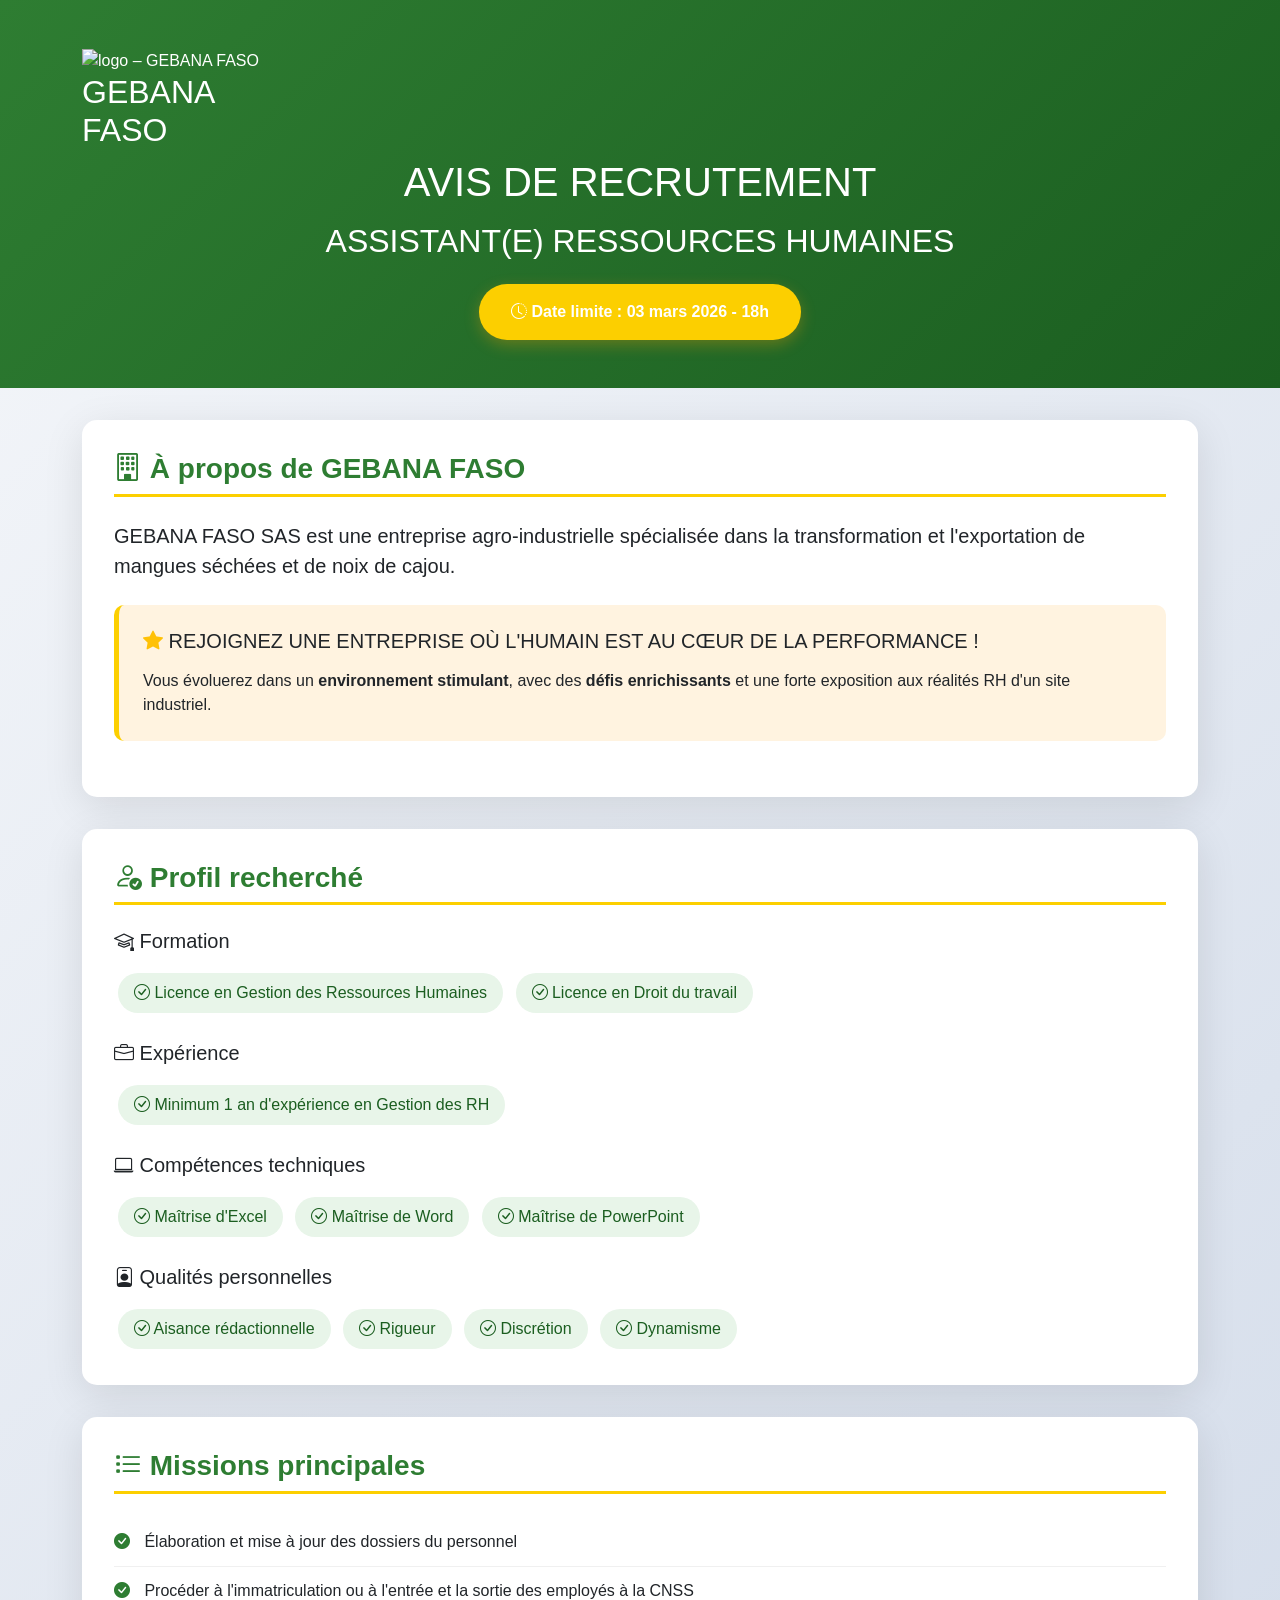
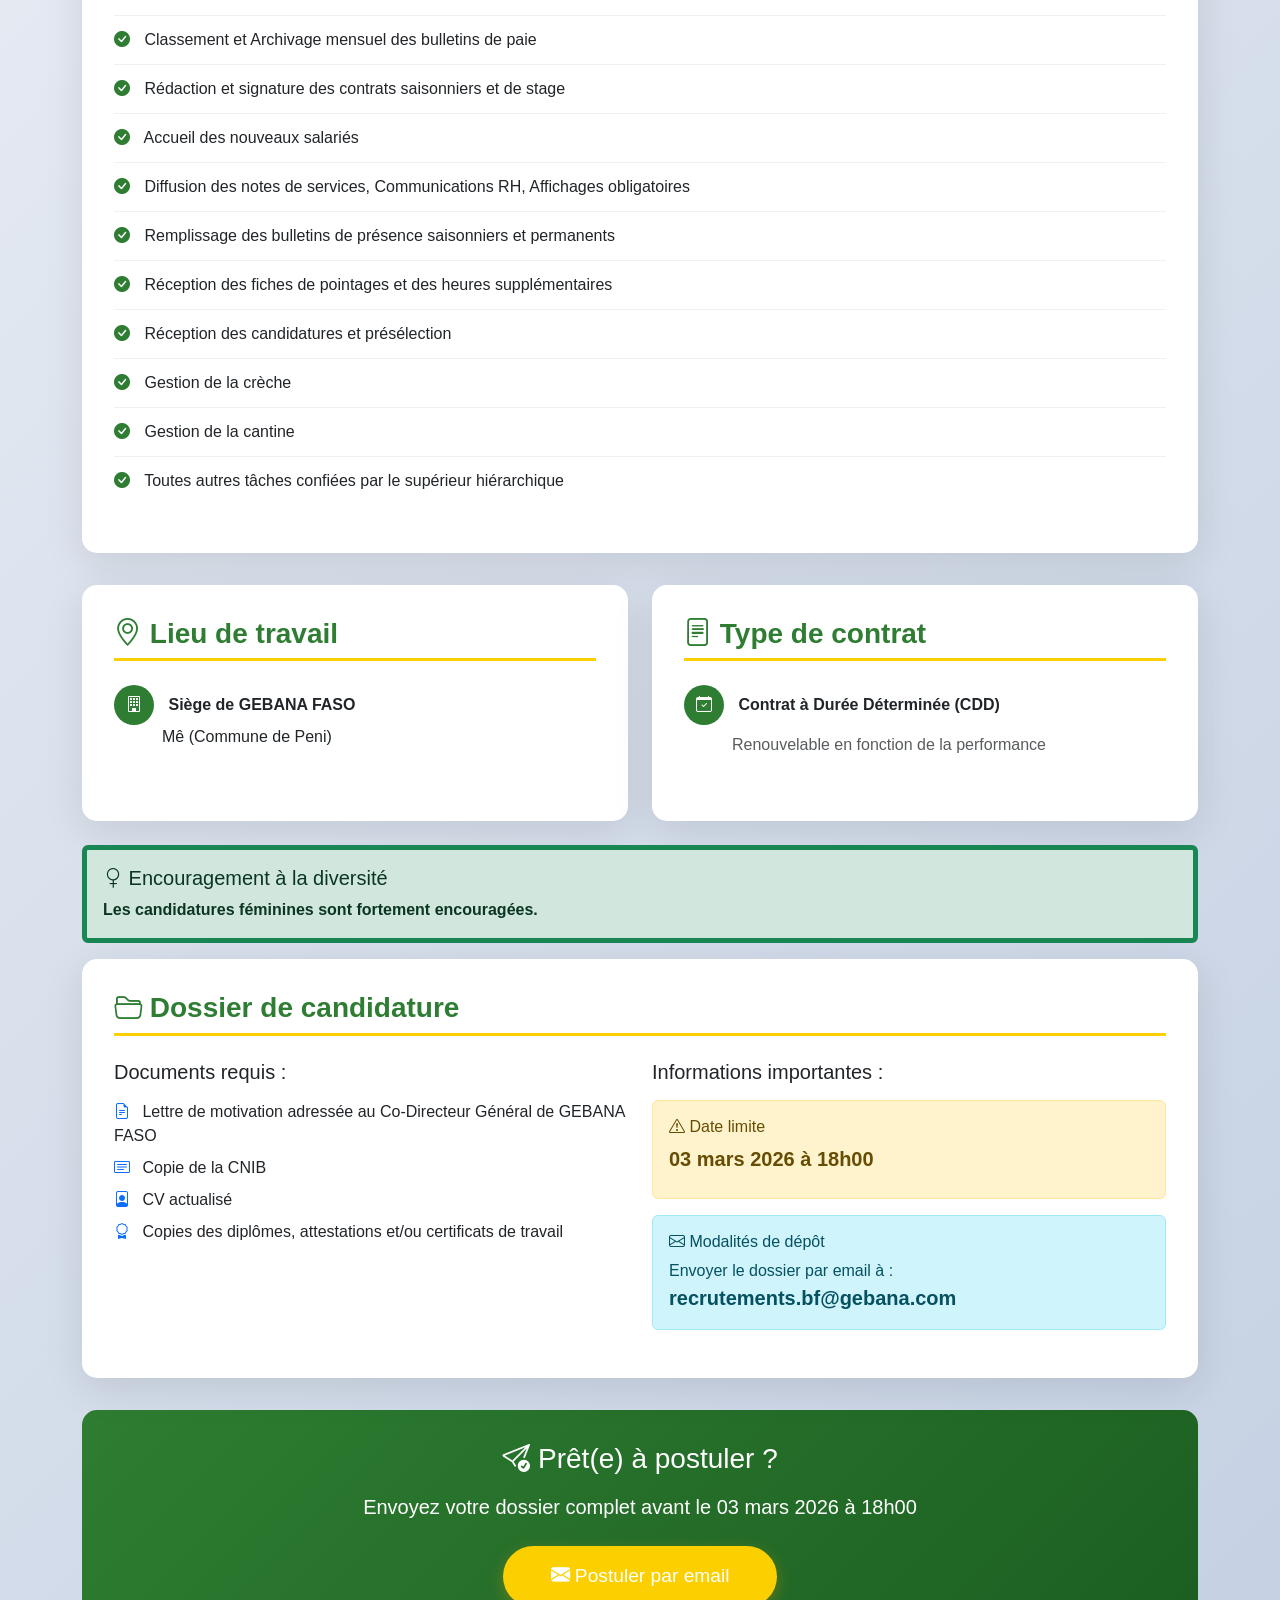
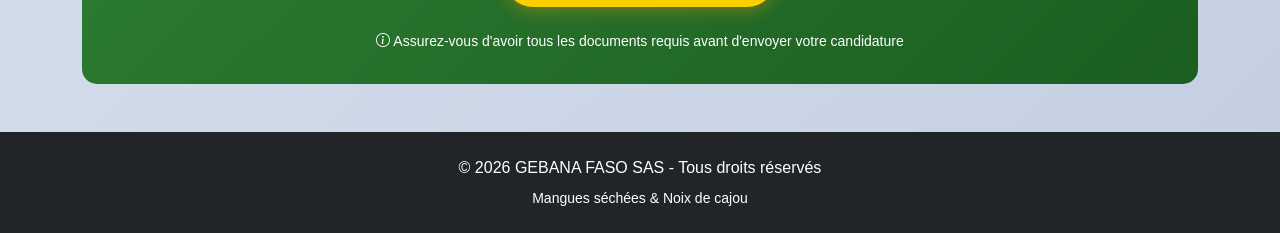
==== recrutement/index.html @ 608b2fe7 "Update index.html" ====
<!DOCTYPE html>
<html lang="fr">
<head>
    <meta charset="UTF-8">
    <meta name="viewport" content="width=device-width, initial-scale=1.0">
    <meta name="description" content="GEBANA FASO recrute un(e) Assistant(e) Ressources Humaines - Candidatures jusqu'au 03 mars 2026">
    <meta name="keywords" content="recrutement, assistant RH, GEBANA FASO, emploi Burkina Faso, job RH">
    <title>Recrutement Assistant(e) RH - GEBANA FASO</title>
    
    <!-- Bootstrap CSS -->
    <link href="https://cdn.jsdelivr.net/npm/bootstrap@5.3.2/dist/css/bootstrap.min.css" rel="stylesheet">
    <!-- Bootstrap Icons -->
    <link rel="stylesheet" href="https://cdn.jsdelivr.net/npm/bootstrap-icons@1.11.1/font/bootstrap-icons.css">
    <!-- favicon -->
    <link rel="icon" type="image/png" sizes="32x32" href="assets/img/Logo_gebana2.png">
    <link rel="icon" type="image/png" sizes="16x16" href="assets/img/Logo_gebana2.png">

    
    <style>
        :root {
            --primary-color: #2E7D32;
            --secondary-color: #FCCF00;
            --dark-color: #1B5E20;
        }
        
        body {
            font-family: 'Segoe UI', Tahoma, Geneva, Verdana, sans-serif;
            background: linear-gradient(135deg, #f5f7fa 0%, #c3cfe2 100%);
            min-height: 100vh;
        }
        
        .header-banner {
            background: linear-gradient(135deg, var(--primary-color) 0%, var(--dark-color) 100%);
            color: white;
            padding: 3rem 0;
            margin-bottom: 2rem;
        }
        
        .company-logo {
            width: 150px;
            height: 150px;
            background: white;
            border-radius: 50%;
            display: flex;
            align-items: center;
            justify-content: center;
            margin: 0 auto 1.5rem;
            box-shadow: 0 10px 30px rgba(0,0,0,0.2);
        }
        
        .company-logo h2 {
            color: var(--primary-color);
            margin: 0;
            font-weight: bold;
        }
        
        .deadline-badge {
            background: var(--secondary-color);
            color: white;
            padding: 1rem 2rem;
            border-radius: 50px;
            display: inline-block;
            font-weight: bold;
            box-shadow: 0 5px 15px rgba(255,160,0,0.3);
            animation: pulse 2s infinite;
        }
        
        @keyframes pulse {
            0%, 100% { transform: scale(1); }
            50% { transform: scale(1.05); }
        }
        
        .content-card {
            background: white;
            border-radius: 15px;
            box-shadow: 0 10px 40px rgba(0,0,0,0.1);
            padding: 2rem;
            margin-bottom: 2rem;
        }
        
        .section-title {
            color: var(--primary-color);
            font-weight: bold;
            margin-bottom: 1.5rem;
            padding-bottom: 0.5rem;
            border-bottom: 3px solid var(--secondary-color);
        }
        
        .mission-list li {
            padding: 0.75rem 0;
            border-bottom: 1px solid #f0f0f0;
        }
        
        .mission-list li:last-child {
            border-bottom: none;
        }
        
        .mission-list li i {
            color: var(--primary-color);
            margin-right: 10px;
        }
        
        .requirement-badge {
            background: #E8F5E9;
            color: var(--dark-color);
            padding: 0.5rem 1rem;
            border-radius: 25px;
            display: inline-block;
            margin: 0.25rem;
            font-weight: 500;
        }
        
        .apply-section {
            background: linear-gradient(135deg, var(--primary-color) 0%, var(--dark-color) 100%);
            color: white;
            border-radius: 15px;
            padding: 2rem;
            margin-top: 2rem;
        }
        
        .apply-btn {
            background: var(--secondary-color);
            color: white;
            border: none;
            padding: 1rem 3rem;
            font-size: 1.2rem;
            border-radius: 50px;
            transition: all 0.3s ease;
            box-shadow: 0 5px 15px rgba(255,160,0,0.3);
        }
        
        .apply-btn:hover {
            background: #FF8F00;
            transform: translateY(-3px);
            box-shadow: 0 8px 25px rgba(255,160,0,0.4);
        }
        
        .highlight-box {
            background: #FFF3E0;
            border-left: 5px solid var(--secondary-color);
            padding: 1.5rem;
            border-radius: 10px;
            margin: 1.5rem 0;
        }
        
        .info-icon {
            background: var(--primary-color);
            color: white;
            width: 40px;
            height: 40px;
            border-radius: 50%;
            display: inline-flex;
            align-items: center;
            justify-content: center;
            margin-right: 10px;
        }
    </style>
</head>
<body>
    <!-- Header -->
    <div class="header-banner">
        <div class="container">
            <div>
                <img src="assets/img/Logo_gebana2.png" class="profile-photo" alt="logo – GEBANA FASO">
                <h2>GEBANA<br>FASO</h2>
            </div>
            <h1 class="text-center mb-3">AVIS DE RECRUTEMENT</h1>
            <h2 class="text-center mb-4">ASSISTANT(E) RESSOURCES HUMAINES</h2>
            <div class="text-center">
                <span class="deadline-badge">
                    <i class="bi bi-clock-history"></i> Date limite : 03 mars 2026 - 18h
                </span>
            </div>
        </div>
    </div>

    <!-- Main Content -->
    <div class="container mb-5">
        <!-- À propos de l'entreprise -->
        <div class="content-card">
            <h3 class="section-title">
                <i class="bi bi-building"></i> À propos de GEBANA FASO
            </h3>
            <p class="lead">
                <strong>GEBANA FASO SAS</strong> est une entreprise agro-industrielle spécialisée dans la 
                <strong>transformation et l'exportation de mangues séchées et de noix de cajou</strong>.
            </p>
            <div class="highlight-box">
                <h5 class="text-dark mb-3">
                    <i class="bi bi-star-fill text-warning"></i>
                    REJOIGNEZ UNE ENTREPRISE OÙ L'HUMAIN EST AU CŒUR DE LA PERFORMANCE !
                </h5>
                <p class="mb-0">
                    Vous évoluerez dans un <strong>environnement stimulant</strong>, avec des 
                    <strong>défis enrichissants</strong> et une forte exposition aux réalités RH 
                    d'un site industriel.
                </p>
            </div>
        </div>

        <!-- Profil recherché -->
        <div class="content-card">
            <h3 class="section-title">
                <i class="bi bi-person-check"></i> Profil recherché
            </h3>
            
            <h5 class="mb-3"><i class="bi bi-mortarboard"></i> Formation</h5>
            <div class="mb-4">
                <span class="requirement-badge">
                    <i class="bi bi-check-circle"></i> Licence en Gestion des Ressources Humaines
                </span>
                <span class="requirement-badge">
                    <i class="bi bi-check-circle"></i> Licence en Droit du travail
                </span>
            </div>

            <h5 class="mb-3"><i class="bi bi-briefcase"></i> Expérience</h5>
            <div class="mb-4">
                <span class="requirement-badge">
                    <i class="bi bi-check-circle"></i> Minimum 1 an d'expérience en Gestion des RH
                </span>
            </div>

            <h5 class="mb-3"><i class="bi bi-laptop"></i> Compétences techniques</h5>
            <div class="mb-4">
                <span class="requirement-badge">
                    <i class="bi bi-check-circle"></i> Maîtrise d'Excel
                </span>
                <span class="requirement-badge">
                    <i class="bi bi-check-circle"></i> Maîtrise de Word
                </span>
                <span class="requirement-badge">
                    <i class="bi bi-check-circle"></i> Maîtrise de PowerPoint
                </span>
            </div>

            <h5 class="mb-3"><i class="bi bi-person-badge"></i> Qualités personnelles</h5>
            <div>
                <span class="requirement-badge">
                    <i class="bi bi-check-circle"></i> Aisance rédactionnelle
                </span>
                <span class="requirement-badge">
                    <i class="bi bi-check-circle"></i> Rigueur
                </span>
                <span class="requirement-badge">
                    <i class="bi bi-check-circle"></i> Discrétion
                </span>
                <span class="requirement-badge">
                    <i class="bi bi-check-circle"></i> Dynamisme
                </span>
            </div>
        </div>

        <!-- Missions principales -->
        <div class="content-card">
            <h3 class="section-title">
                <i class="bi bi-list-task"></i> Missions principales
            </h3>
            <ul class="mission-list list-unstyled">
                <li>
                    <i class="bi bi-check-circle-fill"></i>
                    Élaboration et mise à jour des dossiers du personnel
                </li>
                <li>
                    <i class="bi bi-check-circle-fill"></i>
                    Procéder à l'immatriculation ou à l'entrée et la sortie des employés à la CNSS
                </li>
                <li>
                    <i class="bi bi-check-circle-fill"></i>
                    Classement et Archivage mensuel des bulletins de paie
                </li>
                <li>
                    <i class="bi bi-check-circle-fill"></i>
                    Rédaction et signature des contrats saisonniers et de stage
                </li>
                <li>
                    <i class="bi bi-check-circle-fill"></i>
                    Accueil des nouveaux salariés
                </li>
                <li>
                    <i class="bi bi-check-circle-fill"></i>
                    Diffusion des notes de services, Communications RH, Affichages obligatoires
                </li>
                <li>
                    <i class="bi bi-check-circle-fill"></i>
                    Remplissage des bulletins de présence saisonniers et permanents
                </li>
                <li>
                    <i class="bi bi-check-circle-fill"></i>
                    Réception des fiches de pointages et des heures supplémentaires
                </li>
                <li>
                    <i class="bi bi-check-circle-fill"></i>
                    Réception des candidatures et présélection
                </li>
                <li>
                    <i class="bi bi-check-circle-fill"></i>
                    Gestion de la crèche
                </li>
                <li>
                    <i class="bi bi-check-circle-fill"></i>
                    Gestion de la cantine
                </li>
                <li>
                    <i class="bi bi-check-circle-fill"></i>
                    Toutes autres tâches confiées par le supérieur hiérarchique
                </li>
            </ul>
        </div>

        <!-- Conditions -->
        <div class="row g-4 mb-4">
            <div class="col-md-6">
                <div class="content-card h-100">
                    <h3 class="section-title">
                        <i class="bi bi-geo-alt"></i> Lieu de travail
                    </h3>
                    <p class="mb-0">
                        <span class="info-icon">
                            <i class="bi bi-building"></i>
                        </span>
                        <strong>Siège de GEBANA FASO</strong>
                    </p>
                    <p class="ms-5 mb-0">
                        Mê (Commune de Peni)
                    </p>
                </div>
            </div>
            <div class="col-md-6">
                <div class="content-card h-100">
                    <h3 class="section-title">
                        <i class="bi bi-file-text"></i> Type de contrat
                    </h3>
                    <p class="mb-2">
                        <span class="info-icon">
                            <i class="bi bi-calendar-check"></i>
                        </span>
                        <strong>Contrat à Durée Déterminée (CDD)</strong>
                    </p>
                    <p class="ms-5 mb-0 text-muted">
                        Renouvelable en fonction de la performance
                    </p>
                </div>
            </div>
        </div>

        <!-- Encouragement -->
        <div class="alert alert-success border-start border-5 border-success">
            <h5 class="alert-heading">
                <i class="bi bi-gender-female"></i> Encouragement à la diversité
            </h5>
            <p class="mb-0">
                <strong>Les candidatures féminines sont fortement encouragées.</strong>
            </p>
        </div>

        <!-- Dossier de candidature -->
        <div class="content-card">
            <h3 class="section-title">
                <i class="bi bi-folder2-open"></i> Dossier de candidature
            </h3>
            <div class="row">
                <div class="col-md-6">
                    <h5 class="mb-3">Documents requis :</h5>
                    <ul class="list-unstyled">
                        <li class="mb-2">
                            <i class="bi bi-file-earmark-text text-primary me-2"></i>
                            Lettre de motivation adressée au Co-Directeur Général de GEBANA FASO
                        </li>
                        <li class="mb-2">
                            <i class="bi bi-card-text text-primary me-2"></i>
                            Copie de la CNIB
                        </li>
                        <li class="mb-2">
                            <i class="bi bi-file-person text-primary me-2"></i>
                            CV actualisé
                        </li>
                        <li class="mb-2">
                            <i class="bi bi-award text-primary me-2"></i>
                            Copies des diplômes, attestations et/ou certificats de travail
                        </li>
                    </ul>
                </div>
                <div class="col-md-6">
                    <h5 class="mb-3">Informations importantes :</h5>
                    <div class="alert alert-warning">
                        <h6 class="alert-heading">
                            <i class="bi bi-exclamation-triangle"></i> Date limite
                        </h6>
                        <p class="mb-2 fs-5 fw-bold">03 mars 2026 à 18h00</p>
                    </div>
                    <div class="alert alert-info">
                        <h6 class="alert-heading">
                            <i class="bi bi-envelope"></i> Modalités de dépôt
                        </h6>
                        <p class="mb-0">
                            Envoyer le dossier par email à :<br>
                            <strong class="fs-5">recrutements.bf@gebana.com</strong>
                        </p>
                    </div>
                </div>
            </div>
        </div>

        <!-- Section Postuler -->
        <div class="apply-section text-center">
            <h3 class="mb-3">
                <i class="bi bi-send-check"></i> Prêt(e) à postuler ?
            </h3>
            <p class="lead mb-4">
                Envoyez votre dossier complet avant le <strong>03 mars 2026 à 18h00</strong>
            </p>
            <a href="mailto:recrutements.bf@gebana.com?subject=Candidature Assistant(e) RH&body=Bonjour,%0D%0A%0D%0AVeuillez trouver ci-joint mon dossier de candidature pour le poste d'Assistant(e) Ressources Humaines.%0D%0A%0D%0ACordialement," 
               class="btn apply-btn btn-lg">
                <i class="bi bi-envelope-fill"></i> Postuler par email
            </a>
            <p class="mt-4 mb-0 small">
                <i class="bi bi-info-circle"></i> 
                Assurez-vous d'avoir tous les documents requis avant d'envoyer votre candidature
            </p>
        </div>
    </div>

    <!-- Footer -->
    <footer class="bg-dark text-white text-center py-4">
        <div class="container">
            <p class="mb-0">
                &copy; 2026 GEBANA FASO SAS - Tous droits réservés
            </p>
            <p class="small mb-0 mt-2">
                Mangues séchées & Noix de cajou
            </p>
        </div>
    </footer>

    <!-- Bootstrap JS -->
    <script src="https://cdn.jsdelivr.net/npm/bootstrap@5.3.2/dist/js/bootstrap.bundle.min.js"></script>
    
    <script>
        // Animation au scroll
        document.addEventListener('DOMContentLoaded', function() {
            const cards = document.querySelectorAll('.content-card');
            
            const observer = new IntersectionObserver((entries) => {
                entries.forEach(entry => {
                    if (entry.isIntersecting) {
                        entry.target.style.opacity = '0';
                        entry.target.style.transform = 'translateY(20px)';
                        entry.target.style.transition = 'opacity 0.6s ease, transform 0.6s ease';
                        
                        setTimeout(() => {
                            entry.target.style.opacity = '1';
                            entry.target.style.transform = 'translateY(0)';
                        }, 100);
                        
                        observer.unobserve(entry.target);
                    }
                });
            });
            
            cards.forEach(card => observer.observe(card));
        });
    </script>
</body>
</html>
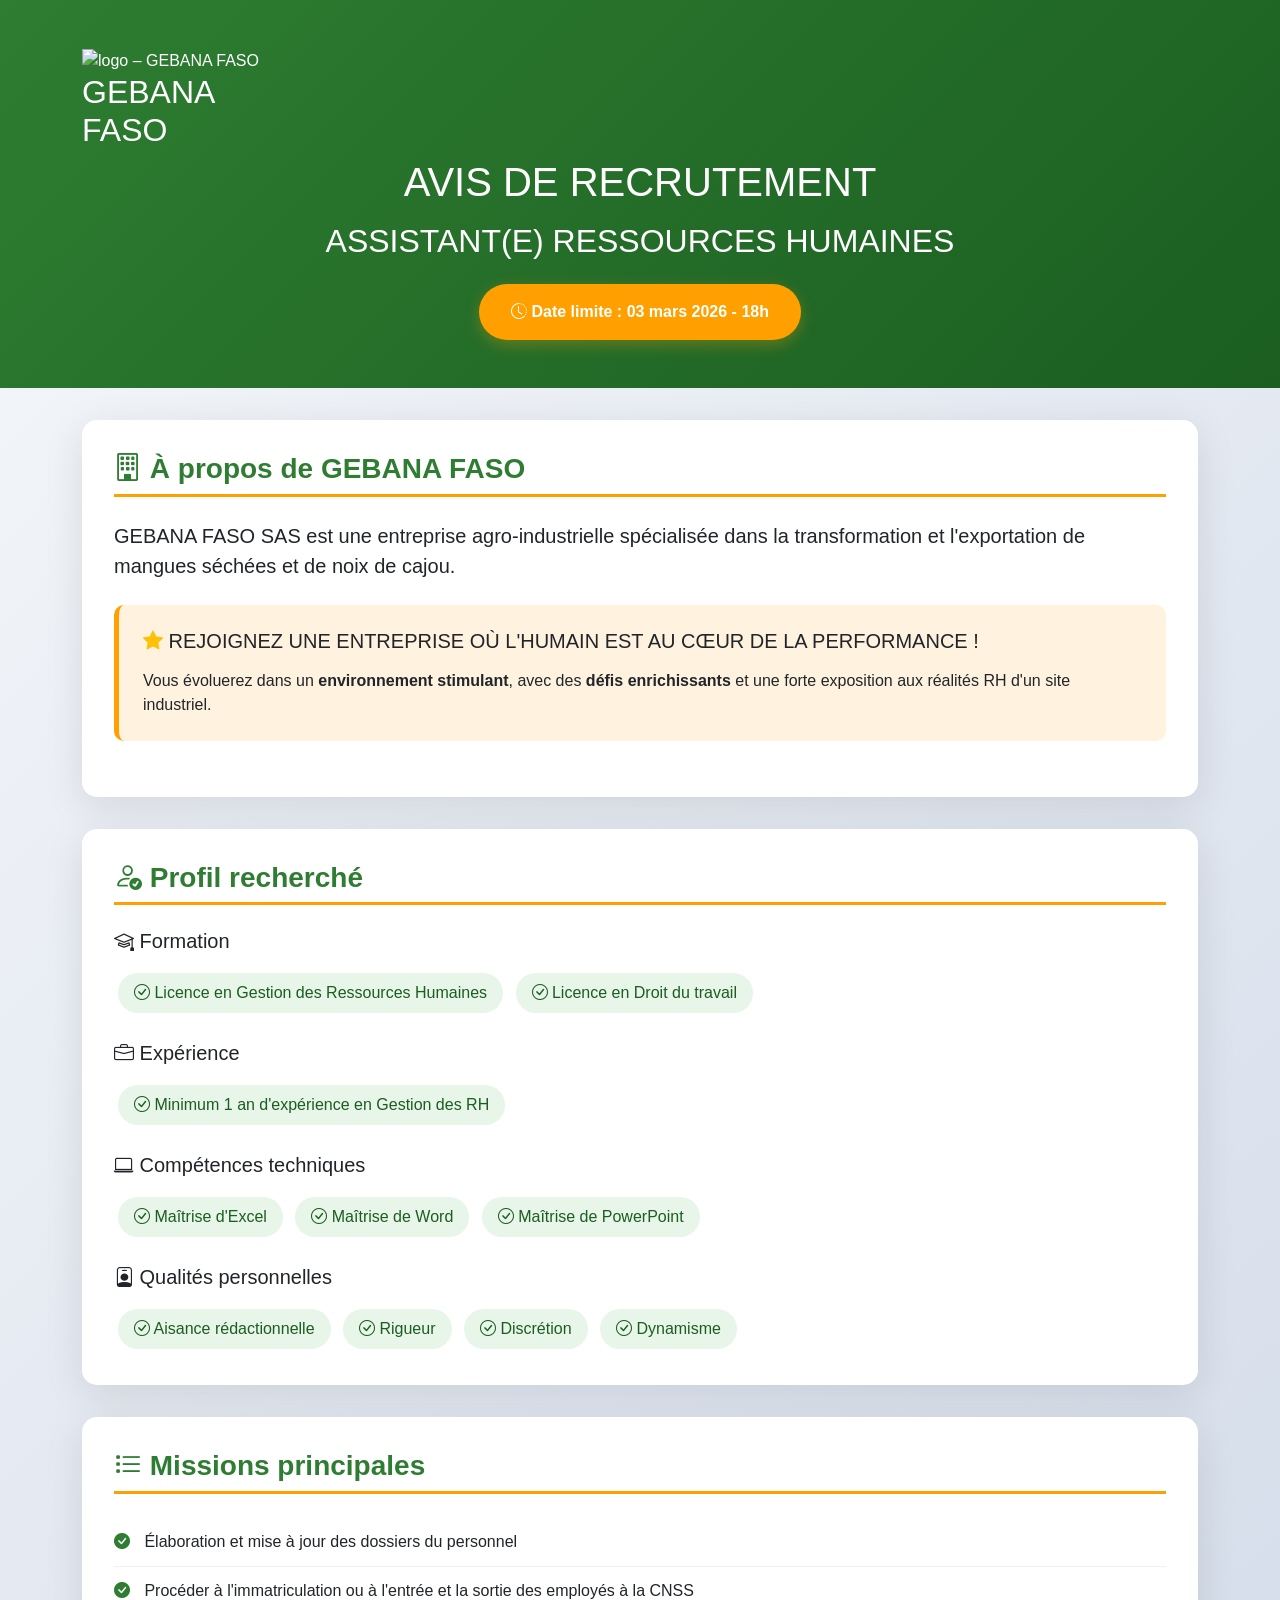
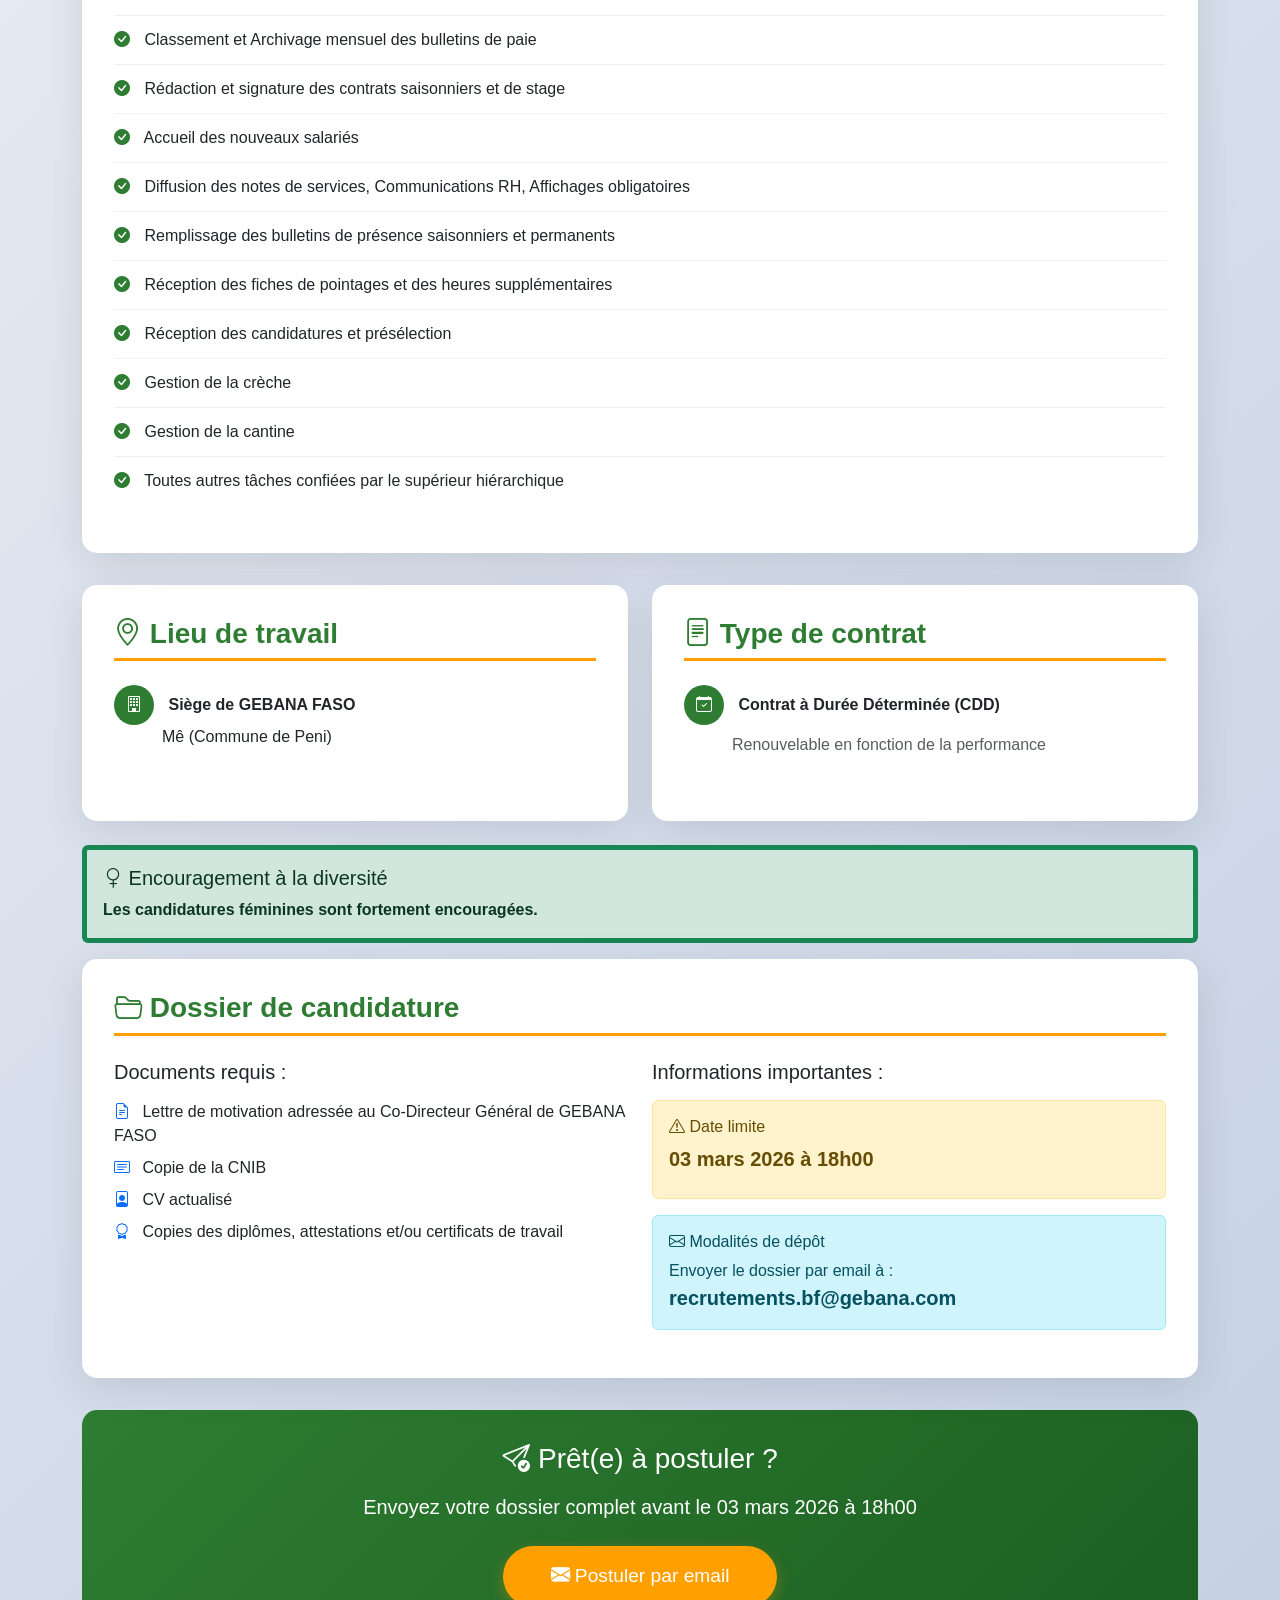
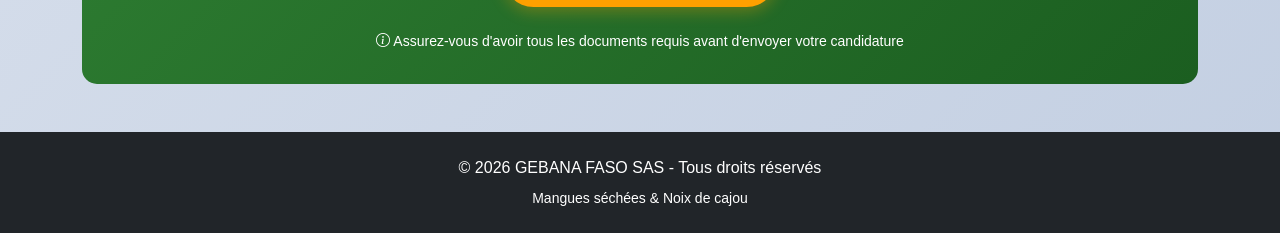
==== commit 46a3a841: "Update index.html" ====
--- a/recrutement/index.html
+++ b/recrutement/index.html
@@ -19,7 +19,7 @@
     <style>
         :root {
             --primary-color: #2E7D32;
-            --secondary-color: #FCCF00;
+            --secondary-color: #FFA000;
             --dark-color: #1B5E20;
         }
         
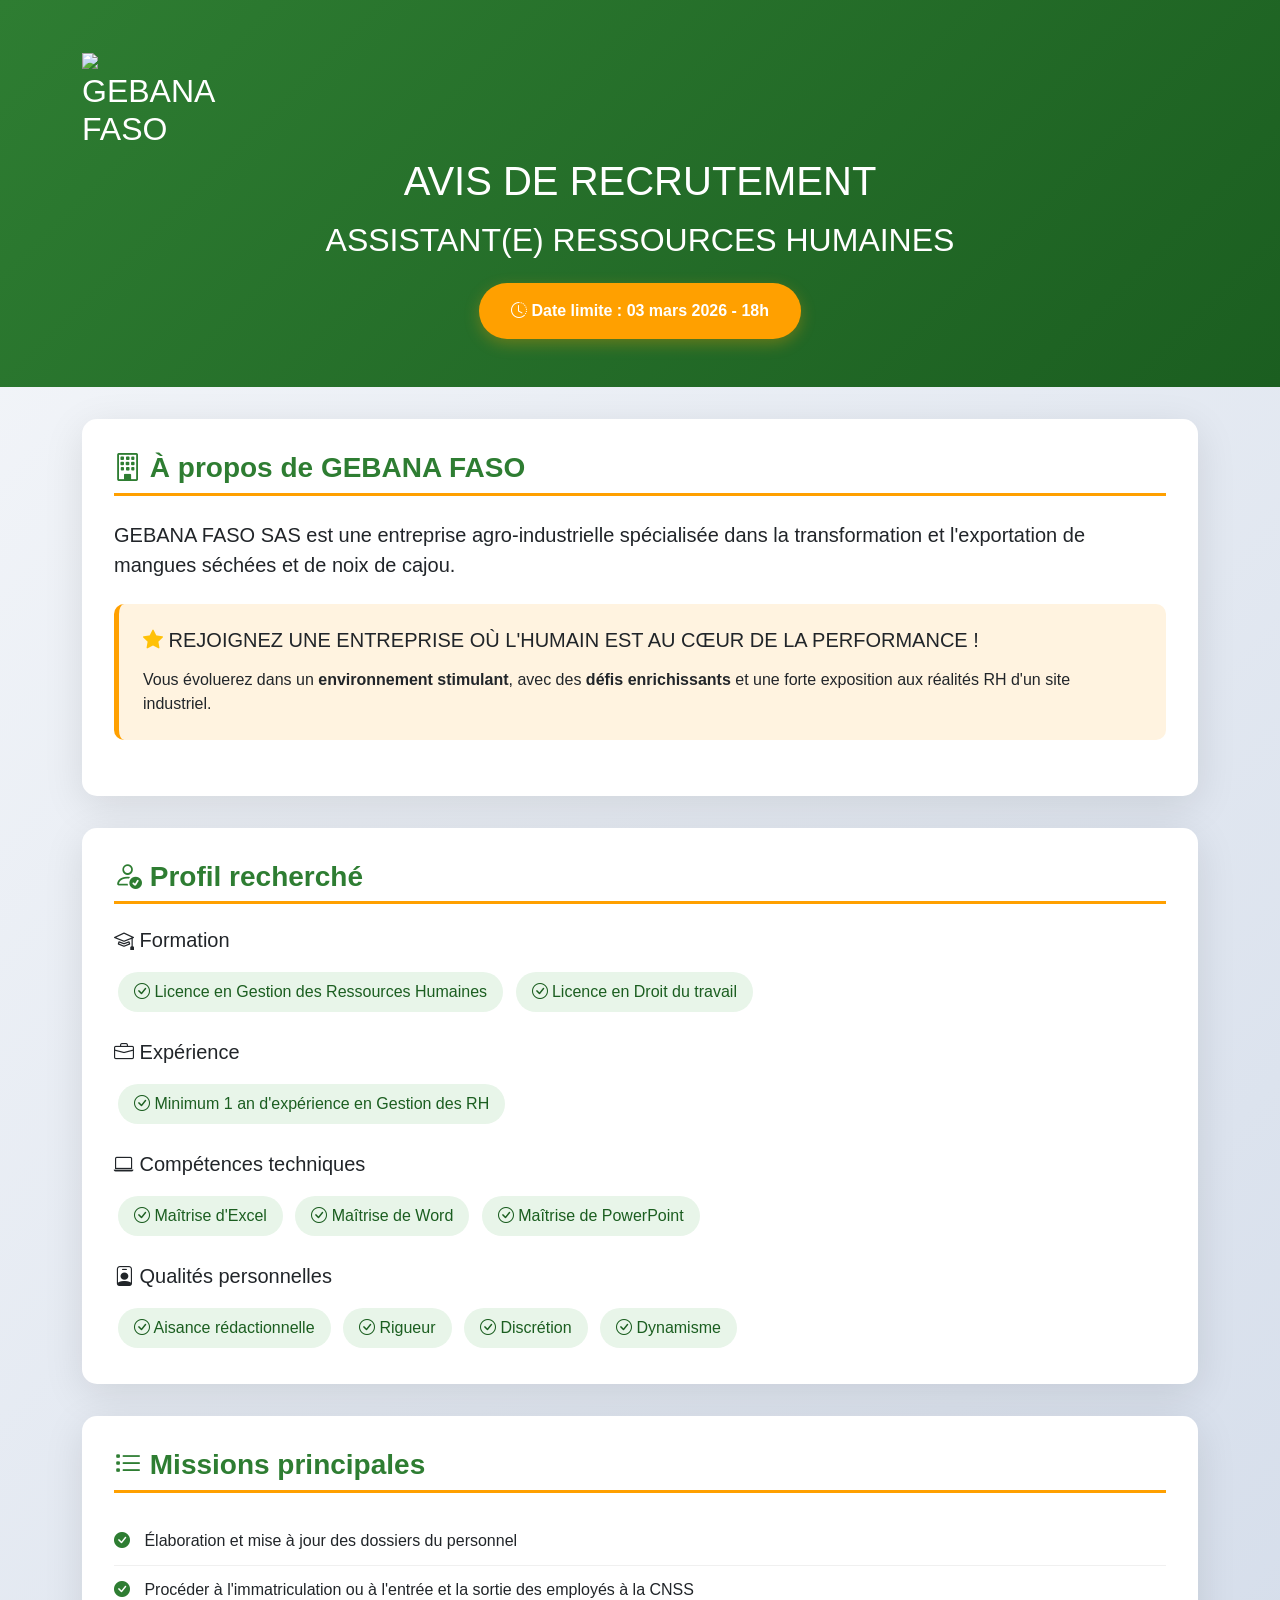
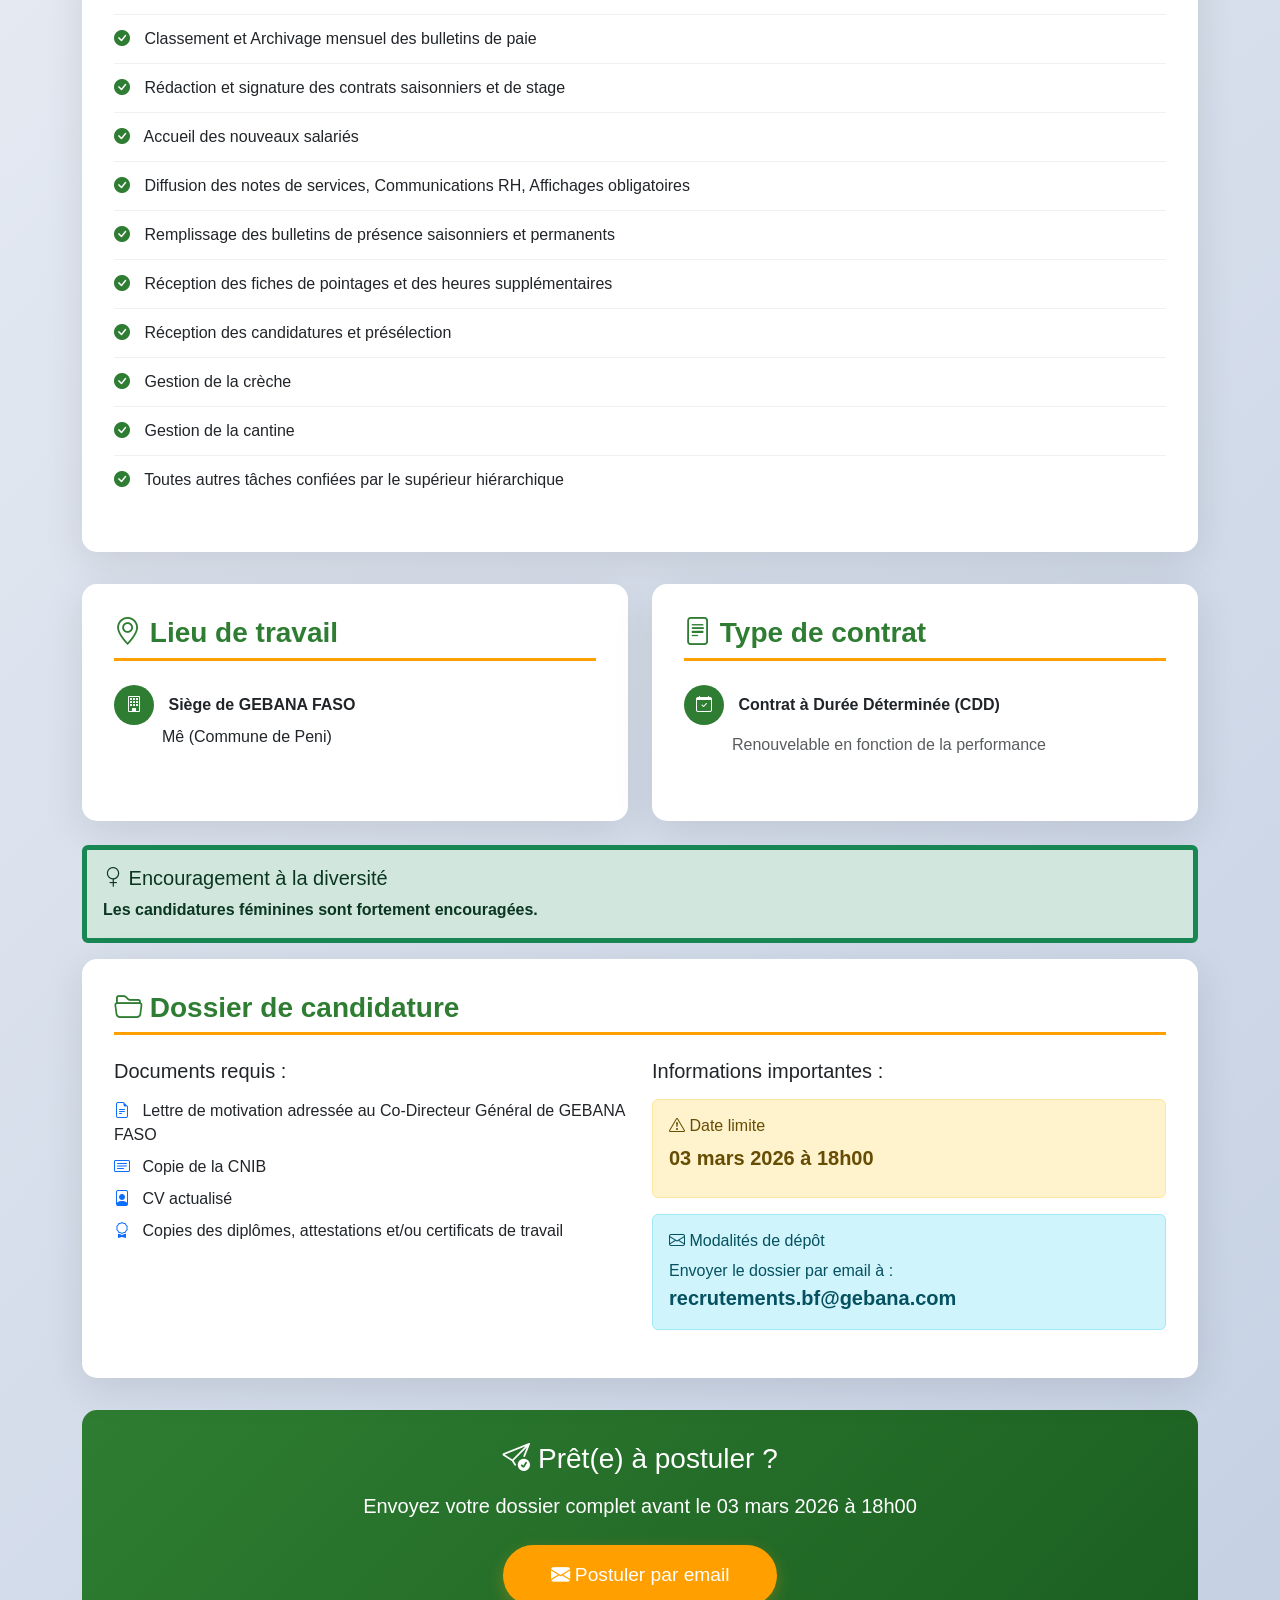
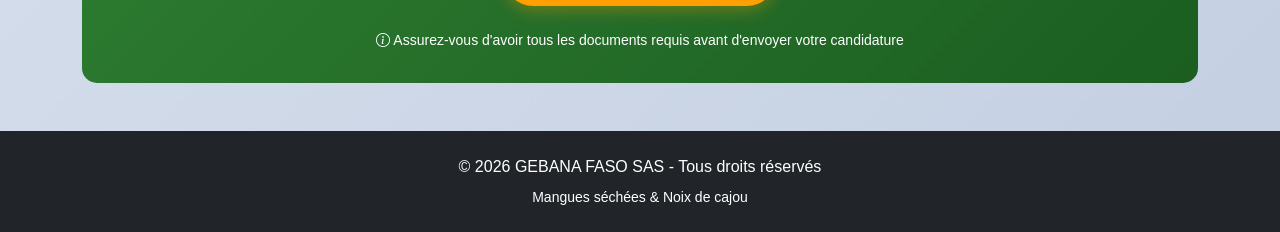
==== commit 1b0a9770: "Update index.html" ====
--- a/recrutement/index.html
+++ b/recrutement/index.html
@@ -12,8 +12,8 @@
     <!-- Bootstrap Icons -->
     <link rel="stylesheet" href="https://cdn.jsdelivr.net/npm/bootstrap-icons@1.11.1/font/bootstrap-icons.css">
     <!-- favicon -->
-    <link rel="icon" type="image/png" sizes="32x32" href="assets/img/Logo_gebana2.png">
-    <link rel="icon" type="image/png" sizes="16x16" href="assets/img/Logo_gebana2.png">
+    <link rel="icon" type="image/png" sizes="32x32" href="Logo_gebana2.png">
+    <link rel="icon" type="image/png" sizes="16x16" href="Logo_gebana2.png">
 
     
     <style>
@@ -161,7 +161,7 @@
     <div class="header-banner">
         <div class="container">
             <div>
-                <img src="assets/img/Logo_gebana2.png" class="profile-photo" alt="logo – GEBANA FASO">
+                <img src="Logo_gebana2.png" class="profile-photo">
                 <h2>GEBANA<br>FASO</h2>
             </div>
             <h1 class="text-center mb-3">AVIS DE RECRUTEMENT</h1>
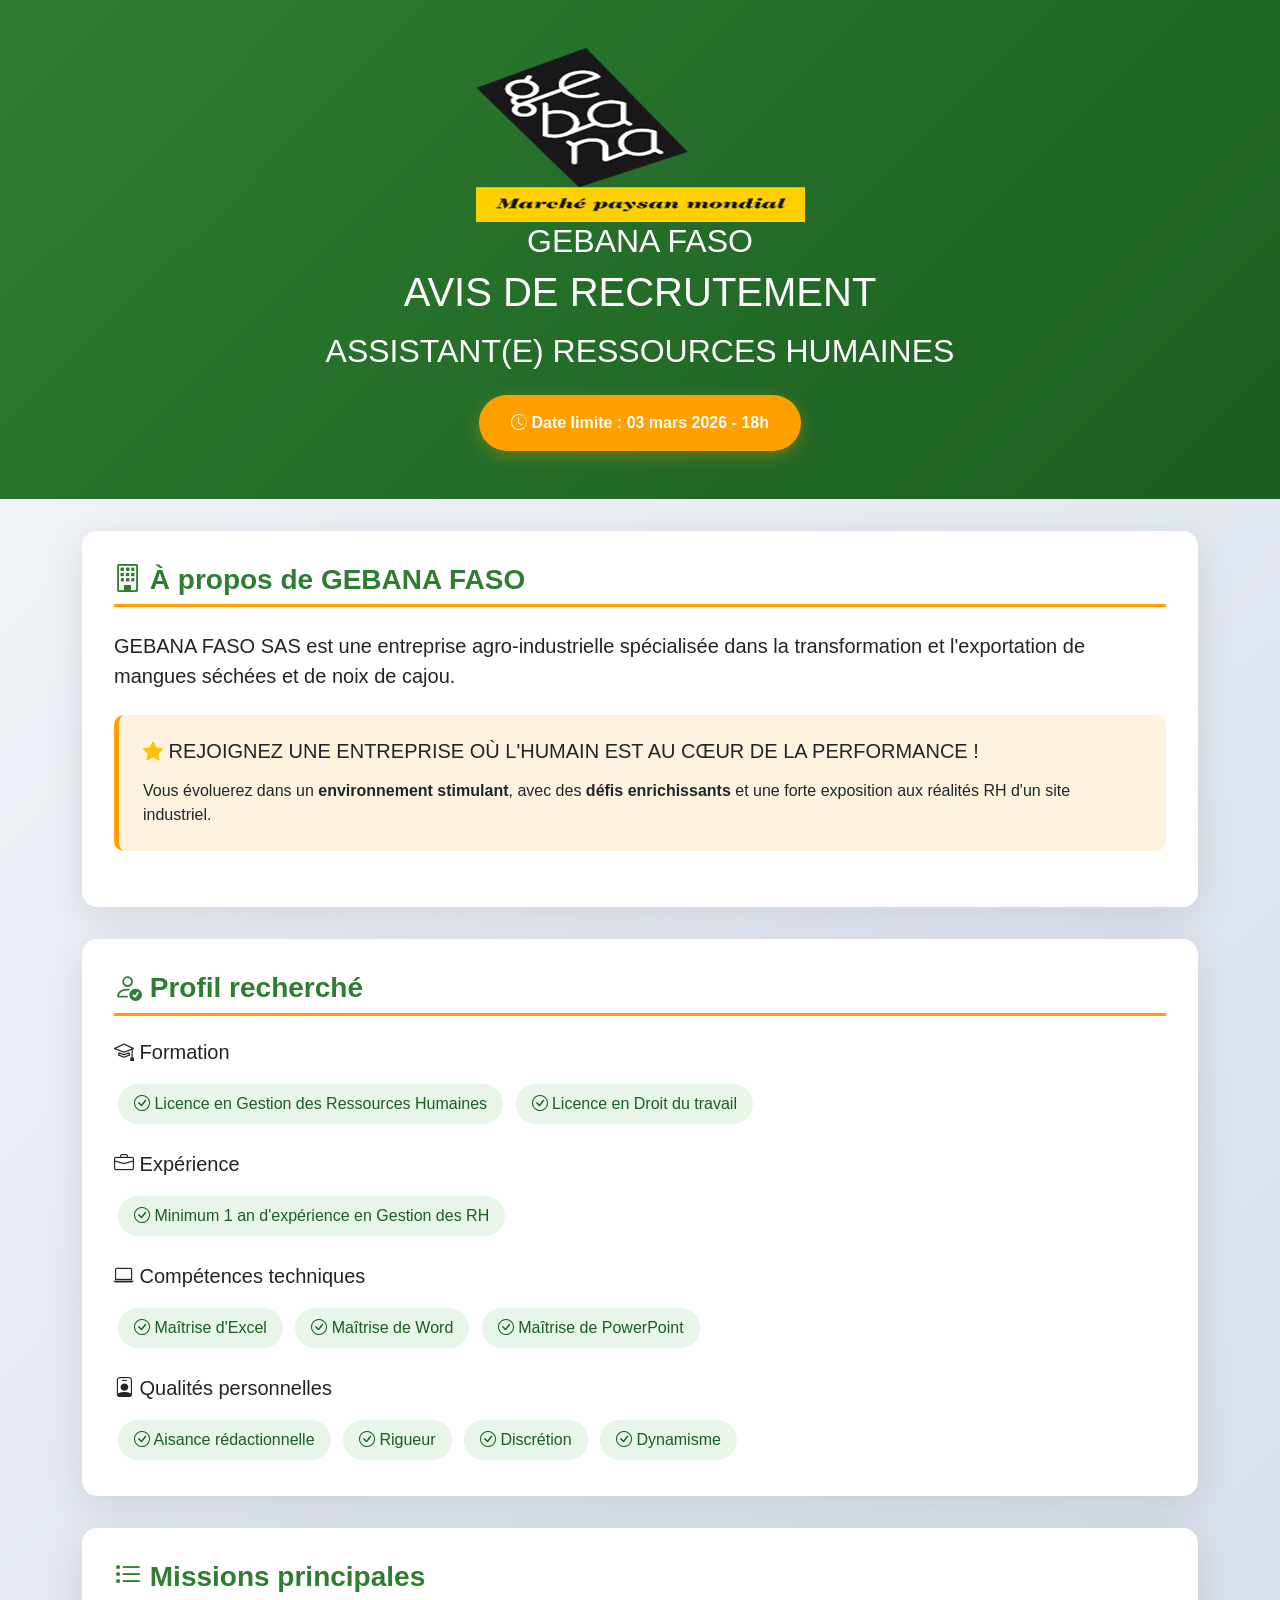
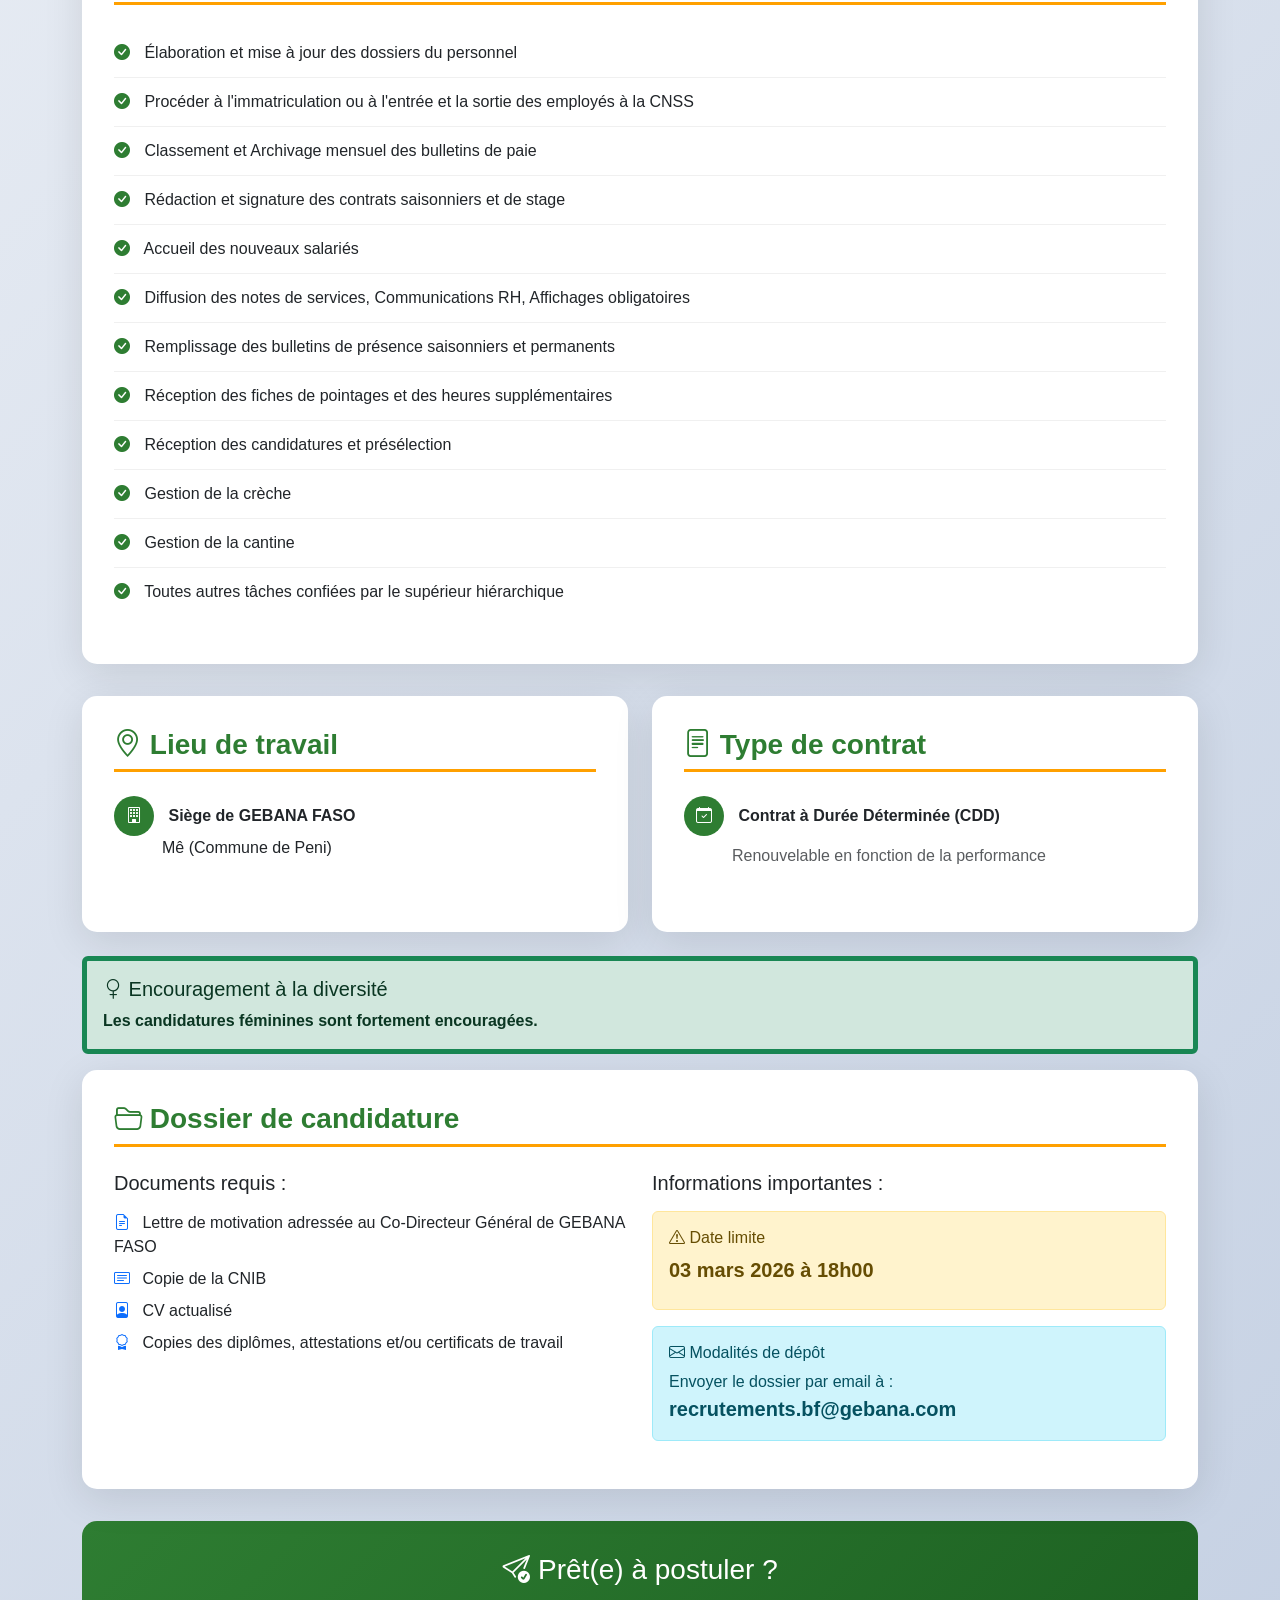
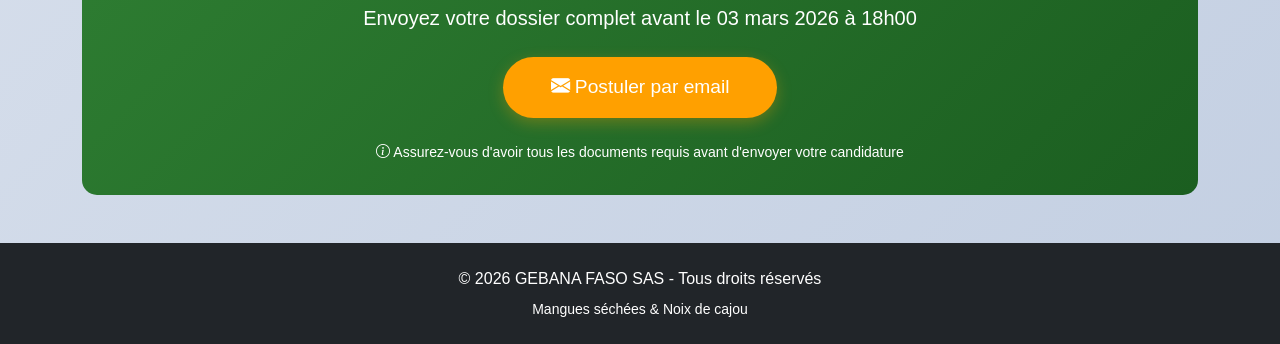
==== commit 9e4ea9f8: "Update index.html" ====
--- a/recrutement/index.html
+++ b/recrutement/index.html
@@ -160,9 +160,9 @@
     <!-- Header -->
     <div class="header-banner">
         <div class="container">
-            <div>
-                <img src="Logo_gebana2.png" class="profile-photo">
-                <h2>GEBANA<br>FASO</h2>
+            <div style="text-align: center;">
+                <img src="Logo_gebana2.png">
+                <h2>GEBANA FASO</h2>
             </div>
             <h1 class="text-center mb-3">AVIS DE RECRUTEMENT</h1>
             <h2 class="text-center mb-4">ASSISTANT(E) RESSOURCES HUMAINES</h2>
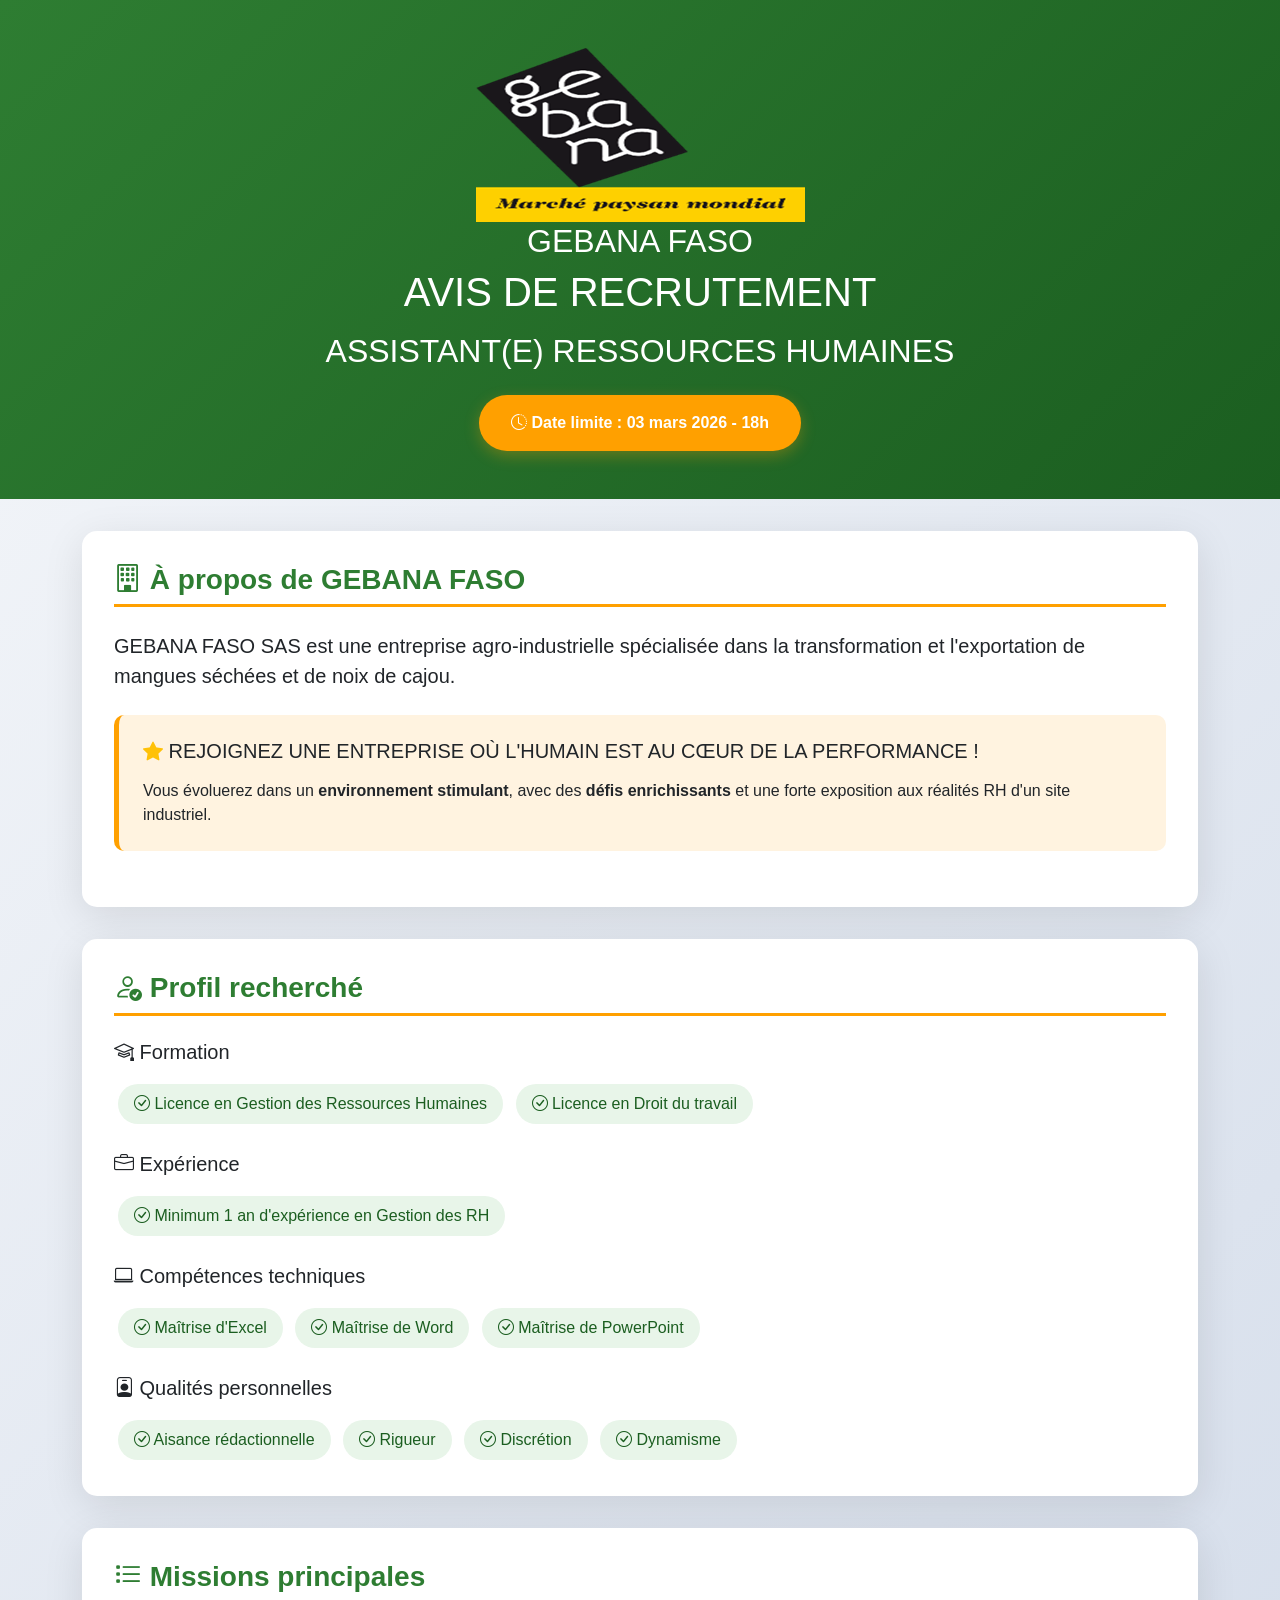
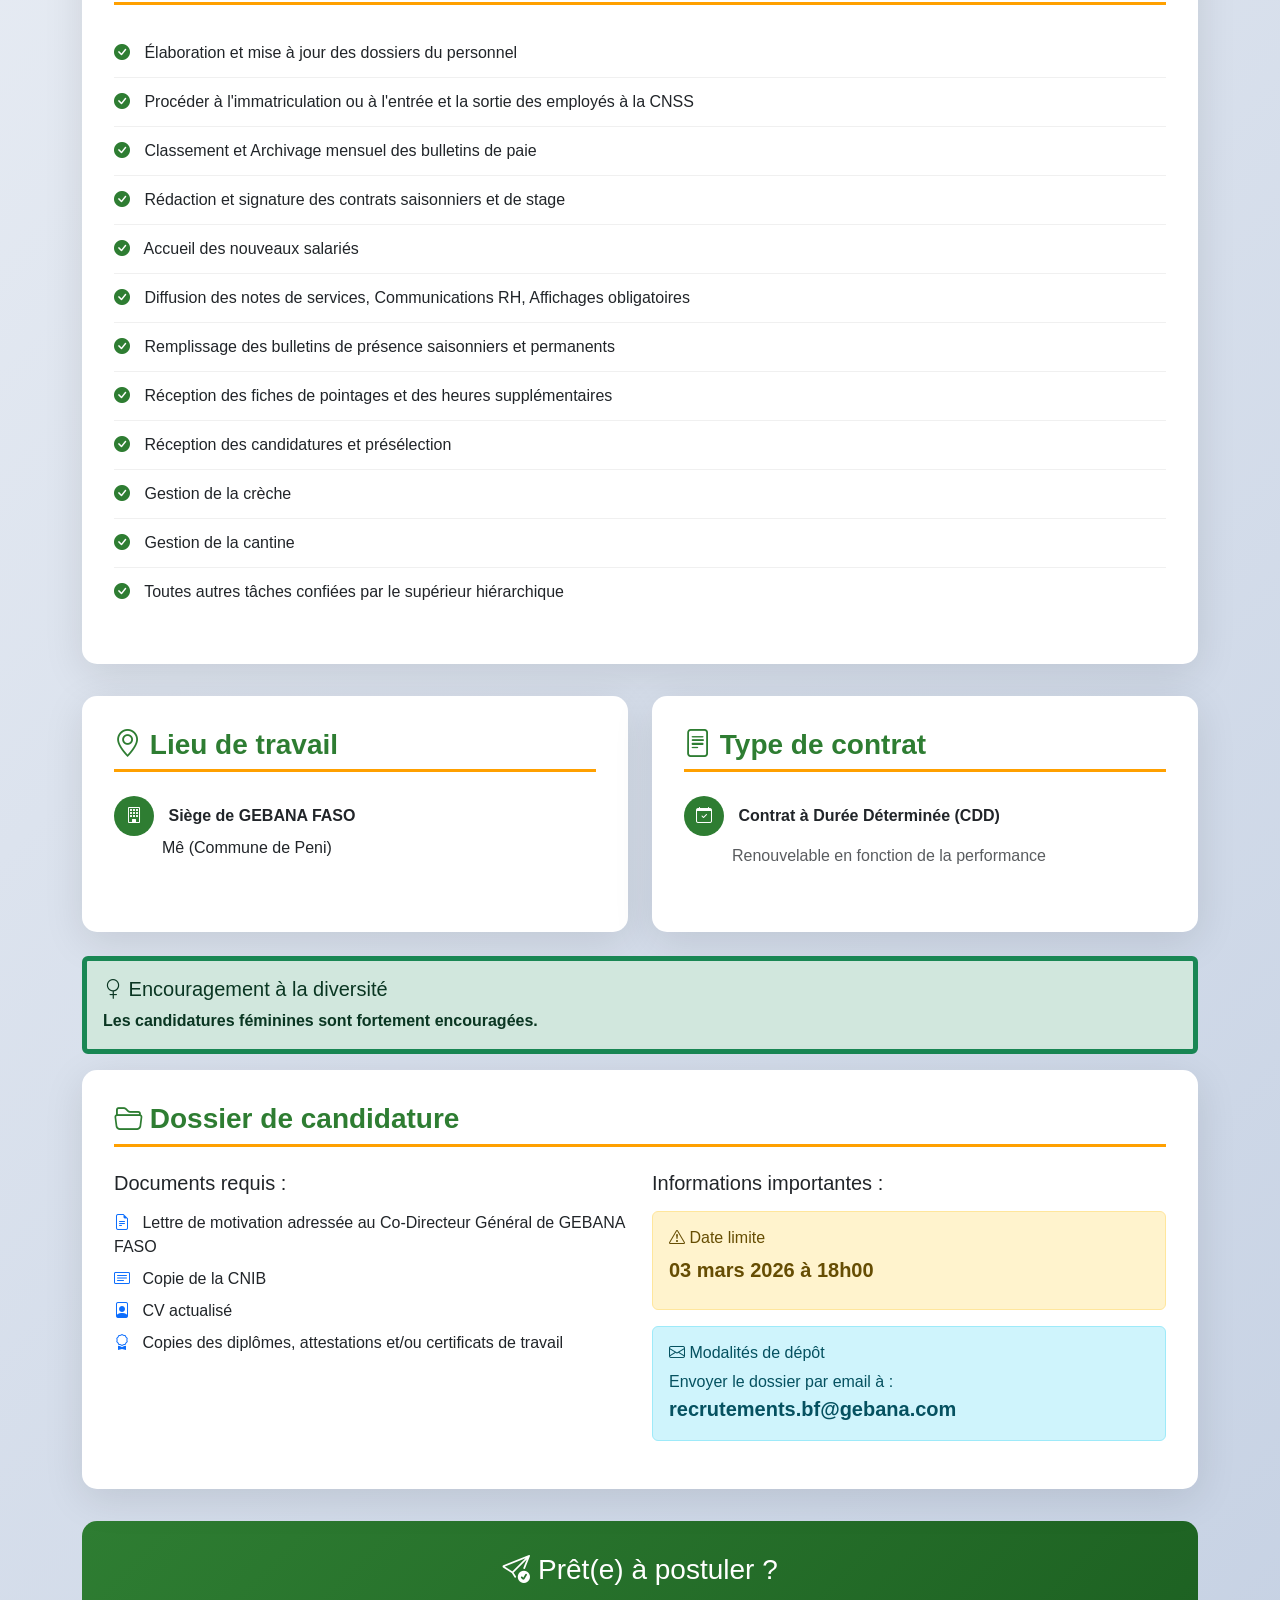
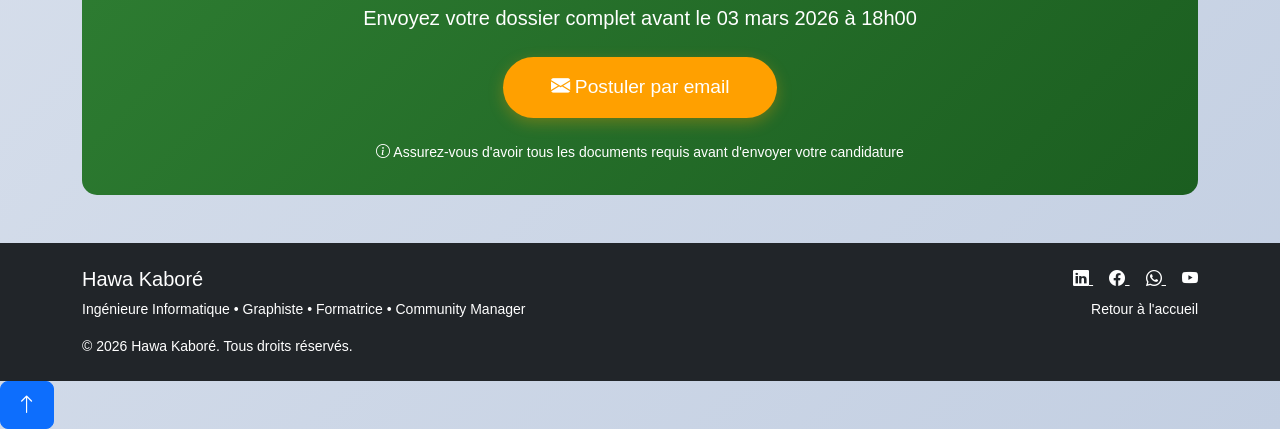
==== commit 6f53bc2e: "Update index.html add hkab footer" ====
--- a/recrutement/index.html
+++ b/recrutement/index.html
@@ -421,17 +421,47 @@
         </div>
     </div>
 
-    <!-- Footer -->
-    <footer class="bg-dark text-white text-center py-4">
+       <!-- FOOTER -->
+    <footer class="bg-dark text-white py-4">
         <div class="container">
-            <p class="mb-0">
-                &copy; 2026 GEBANA FASO SAS - Tous droits réservés
-            </p>
-            <p class="small mb-0 mt-2">
-                Mangues séchées & Noix de cajou
-            </p>
+            <div class="row">
+                <div class="col-md-6 mb-3 mb-md-0">
+                    <h5>Hawa Kaboré</h5>
+                    <p class="small">Ingénieure Informatique • Graphiste • Formatrice • Community Manager</p>
+                    <p class="small mb-0">&copy; 2026 Hawa Kaboré. Tous droits réservés.</p>
+                </div>
+                <div class="col-md-6 text-md-end">
+                    <div class="mb-2">
+                        <a href="https://www.linkedin.com/in/hawa-traore-kabore-04767920a" class="text-white me-3" target="_blank">
+                            <i class="bi bi-linkedin"></i>
+                        </a>
+                        <a href="https://www.facebook.com/share/1AQefFVhwL/" class="text-white me-3" target="_blank">
+                            <i class="bi bi-facebook"></i>
+                        </a>
+                        <a href="https://wa.me/message/KJQ5SPBR23FWE1" class="text-white me-3" target="_blank">
+                            <i class="bi bi-whatsapp"></i>
+                        </a>
+                        <a href="https://www.youtube.com/@kaborehawa-r6e" class="text-white" target="_blank" >
+                            <i class="bi bi-youtube"></i>
+                        </a>
+                    </div>
+                    <p class="small mb-0">
+                        <a href="index.html" class="text-white text-decoration-none">Retour à l'accueil</a>
+                    </p>
+                </div>
+            </div>
         </div>
     </footer>
+
+    <!-- Bouton retour en haut -->
+    <button id="backToTop" class="btn btn-primary btn-lg" title="Retour en haut">
+        <i class="bi bi-arrow-up"></i>
+    </button>
+
+    <!-- Bootstrap JS -->
+    <script src="https://cdn.jsdelivr.net/npm/bootstrap@5.3.2/dist/js/bootstrap.bundle.min.js"></script>
+    <!-- JS personnalisé -->
+    <script src="js/script.js"></script>
 
     <!-- Bootstrap JS -->
     <script src="https://cdn.jsdelivr.net/npm/bootstrap@5.3.2/dist/js/bootstrap.bundle.min.js"></script>
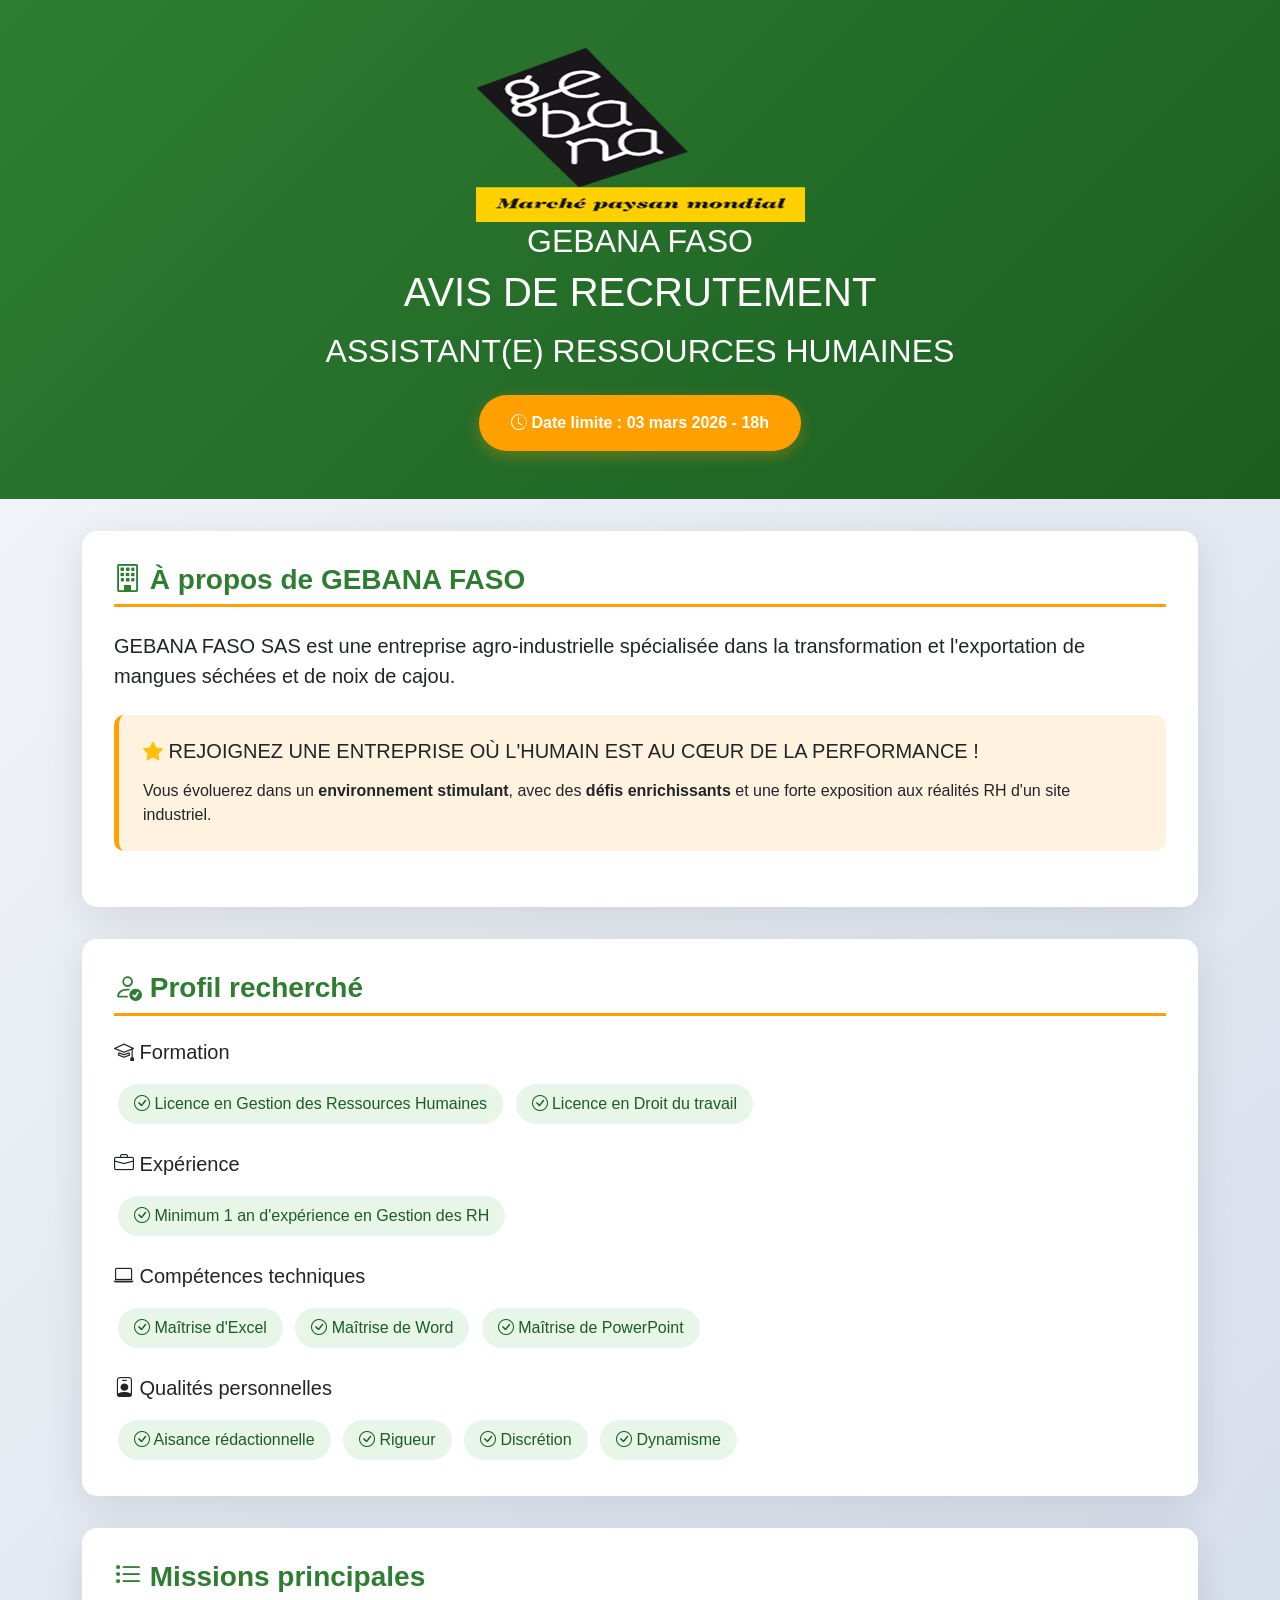
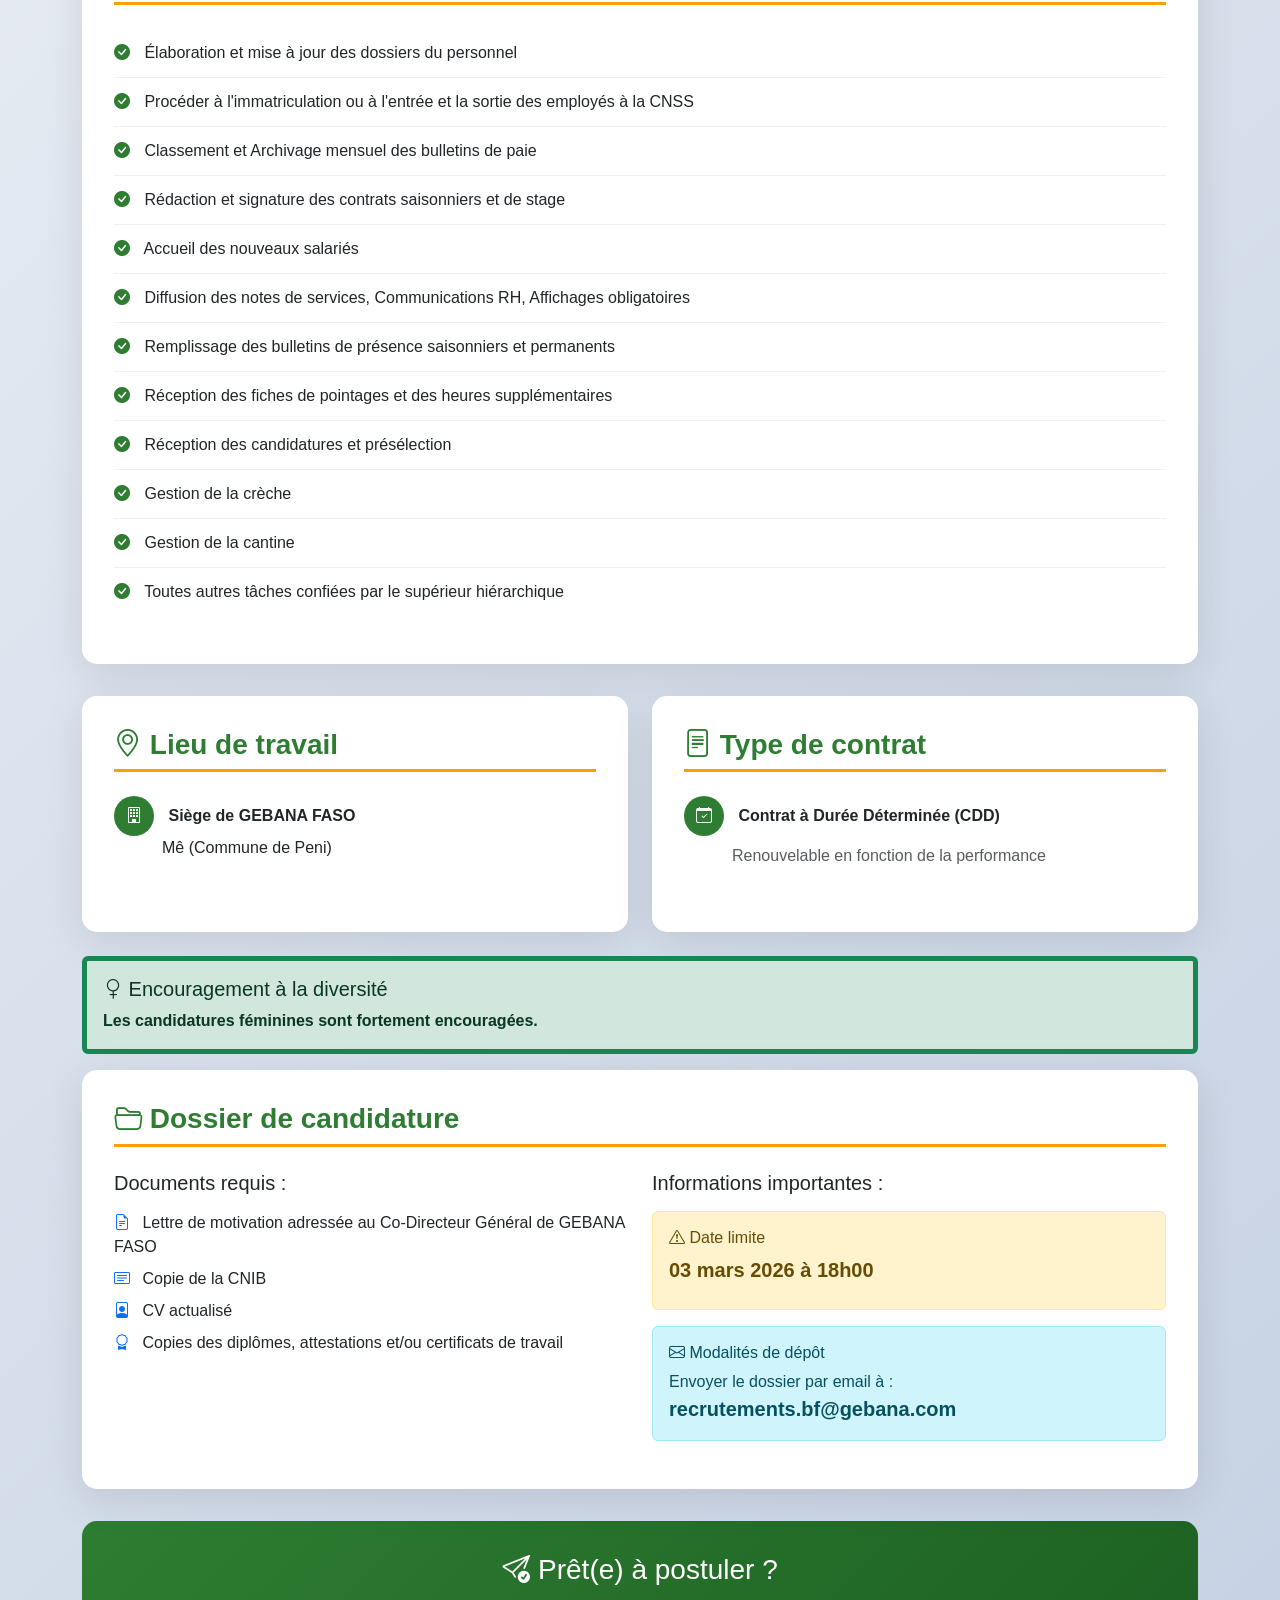
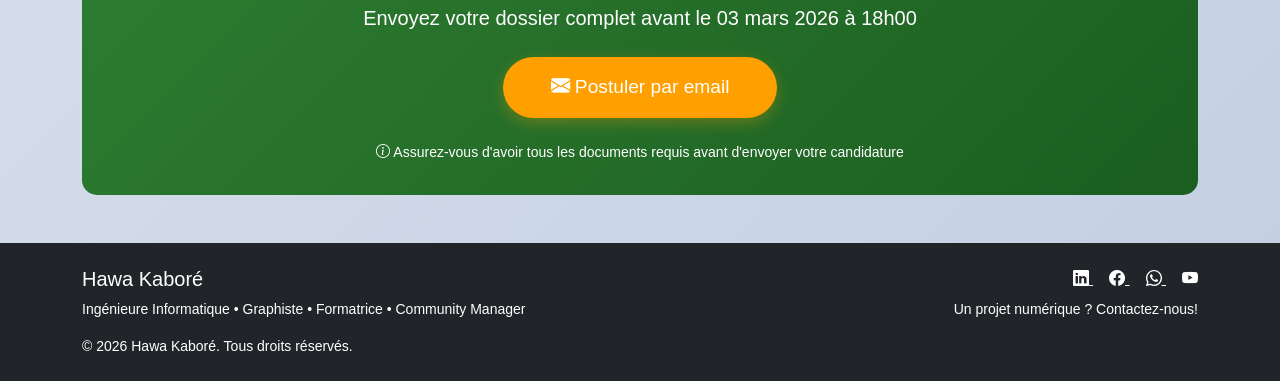
==== commit 2609b30f: "Update index.html back to top button" ====
--- a/recrutement/index.html
+++ b/recrutement/index.html
@@ -154,6 +154,40 @@
             justify-content: center;
             margin-right: 10px;
         }
+
+        footer {
+    padding: 30px 0;
+        }
+        
+        #backToTop {
+            position: fixed;
+            bottom: 30px;
+            right: 30px;
+            width: 50px;
+            height: 50px;
+            border-radius: 50%;
+            display: none;
+            z-index: 1000;
+        }
+        
+        #backToTop {
+            position: fixed;
+            bottom: 30px;
+            right: 30px;
+            width: 50px;
+            height: 50px;
+            border-radius: 50%;
+            display: none;
+            align-items: center;
+            justify-content: center;
+            z-index: 1200;
+            box-shadow: 0 5px 20px rgba(0,0,0,.3);
+        }
+
+        #backToTop.show {
+            display: flex;
+        }
+
     </style>
 </head>
 <body>
@@ -446,7 +480,7 @@
                         </a>
                     </div>
                     <p class="small mb-0">
-                        <a href="index.html" class="text-white text-decoration-none">Retour à l'accueil</a>
+                        <a href="hkabconsult.github.io" class="text-white text-decoration-none">Un projet numérique ? Contactez-nous!</a>
                     </p>
                 </div>
             </div>
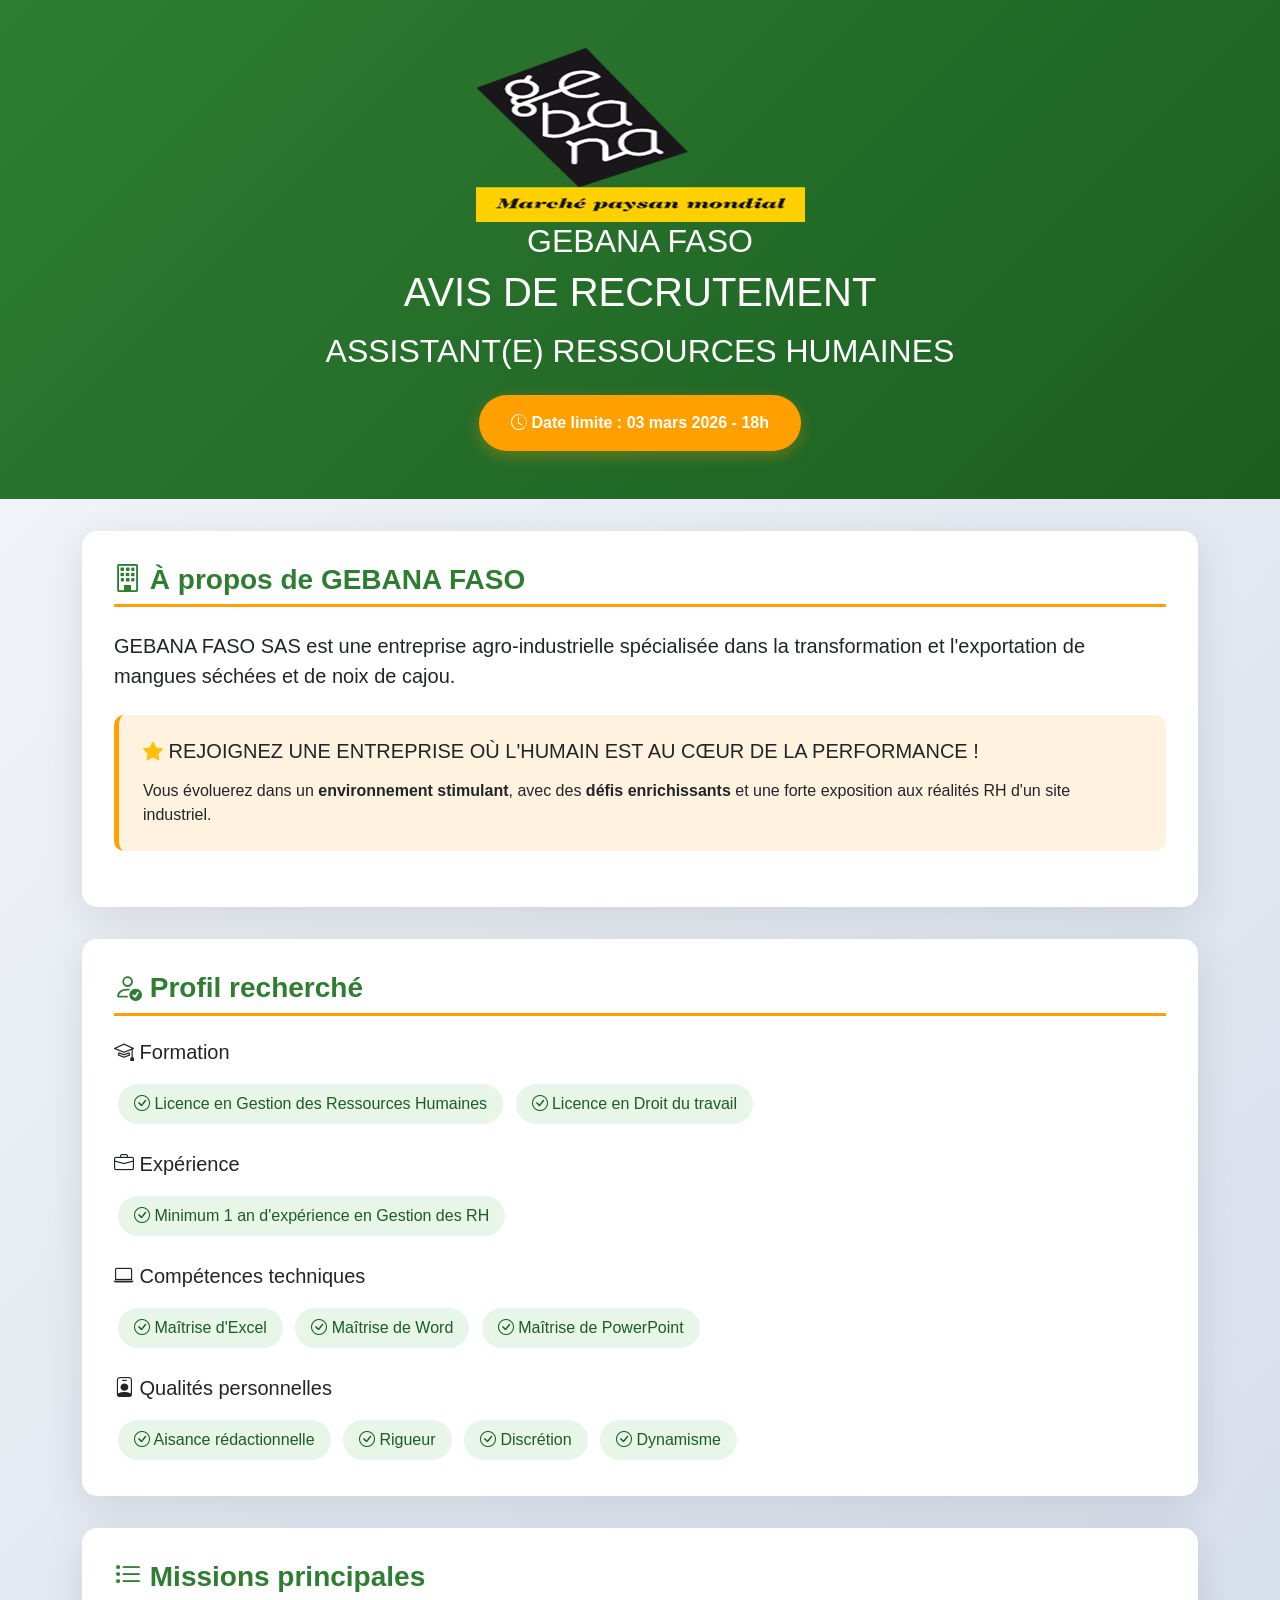
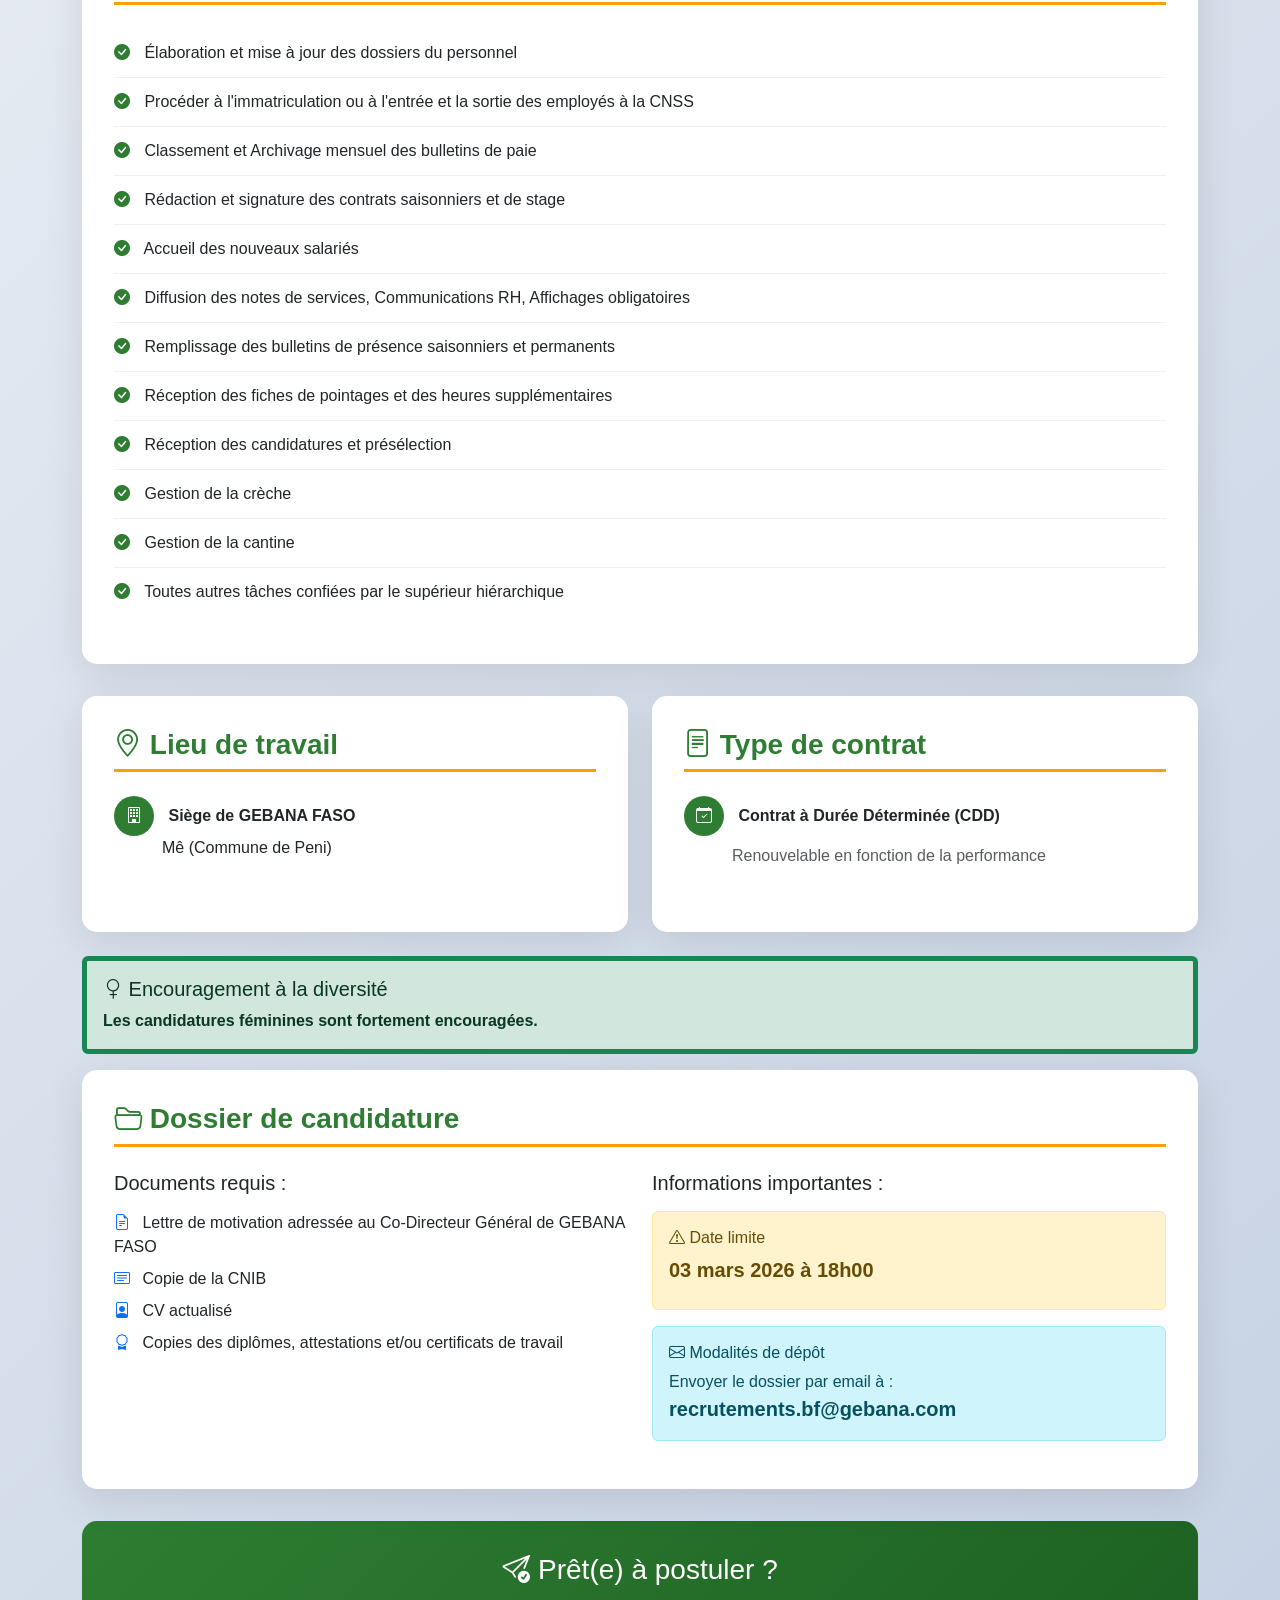
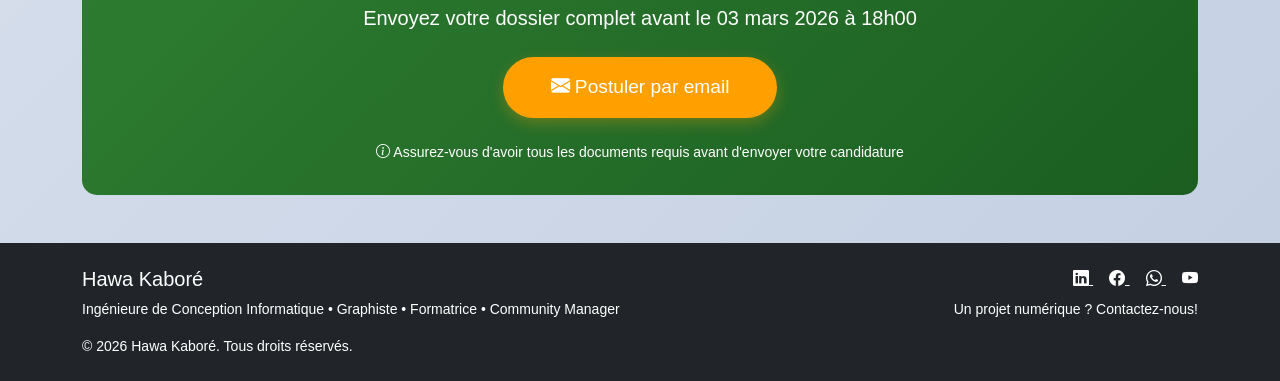
==== commit 5460d4c2: "Update index.html" ====
--- a/recrutement/index.html
+++ b/recrutement/index.html
@@ -461,7 +461,7 @@
             <div class="row">
                 <div class="col-md-6 mb-3 mb-md-0">
                     <h5>Hawa Kaboré</h5>
-                    <p class="small">Ingénieure Informatique • Graphiste • Formatrice • Community Manager</p>
+                    <p class="small">Ingénieure de Conception Informatique • Graphiste • Formatrice • Community Manager</p>
                     <p class="small mb-0">&copy; 2026 Hawa Kaboré. Tous droits réservés.</p>
                 </div>
                 <div class="col-md-6 text-md-end">
@@ -475,12 +475,12 @@
                         <a href="https://wa.me/message/KJQ5SPBR23FWE1" class="text-white me-3" target="_blank">
                             <i class="bi bi-whatsapp"></i>
                         </a>
-                        <a href="https://www.youtube.com/@kaborehawa-r6e" class="text-white" target="_blank" >
+                        <a href="https://www.youtube.com/@kaborehawa-r6e" class="text-white" target="_blank">
                             <i class="bi bi-youtube"></i>
                         </a>
                     </div>
                     <p class="small mb-0">
-                        <a href="hkabconsult.github.io" class="text-white text-decoration-none">Un projet numérique ? Contactez-nous!</a>
+                        <a href="https://wa.me/message/KJQ5SPBR23FWE1" class="text-white text-decoration-none" target="_blank">Un projet numérique ? Contactez-nous!</a>
                     </p>
                 </div>
             </div>
@@ -489,17 +489,15 @@
 
     <!-- Bouton retour en haut -->
     <button id="backToTop" class="btn btn-primary btn-lg" title="Retour en haut">
-        <i class="bi bi-arrow-up"></i>
-    </button>
+        <i class="bi bi-arrow-up" aria-hidden="true"></i>
+        <span class="visually-hidden"></span>
+    </button>  
 
     <!-- Bootstrap JS -->
     <script src="https://cdn.jsdelivr.net/npm/bootstrap@5.3.2/dist/js/bootstrap.bundle.min.js"></script>
     <!-- JS personnalisé -->
     <script src="js/script.js"></script>
-
-    <!-- Bootstrap JS -->
-    <script src="https://cdn.jsdelivr.net/npm/bootstrap@5.3.2/dist/js/bootstrap.bundle.min.js"></script>
-    
+  
     <script>
         // Animation au scroll
         document.addEventListener('DOMContentLoaded', function() {
@@ -524,6 +522,28 @@
             
             cards.forEach(card => observer.observe(card));
         });
+
+        //bouton back to top
+
+        const backToTopButton = document.getElementById('backToTop');
+
+        if (backToTopButton) {
+            window.addEventListener('scroll', function() {
+                if (window.pageYOffset > 300) {
+                    backToTopButton.classList.add('show');
+                } else {
+                    backToTopButton.classList.remove('show');
+                }
+            });
+        
+            backToTopButton.addEventListener('click', function() {
+                window.scrollTo({
+                    top: 0,
+                    behavior: 'smooth'
+                });
+            });
+        }
     </script>
+    
 </body>
 </html>
